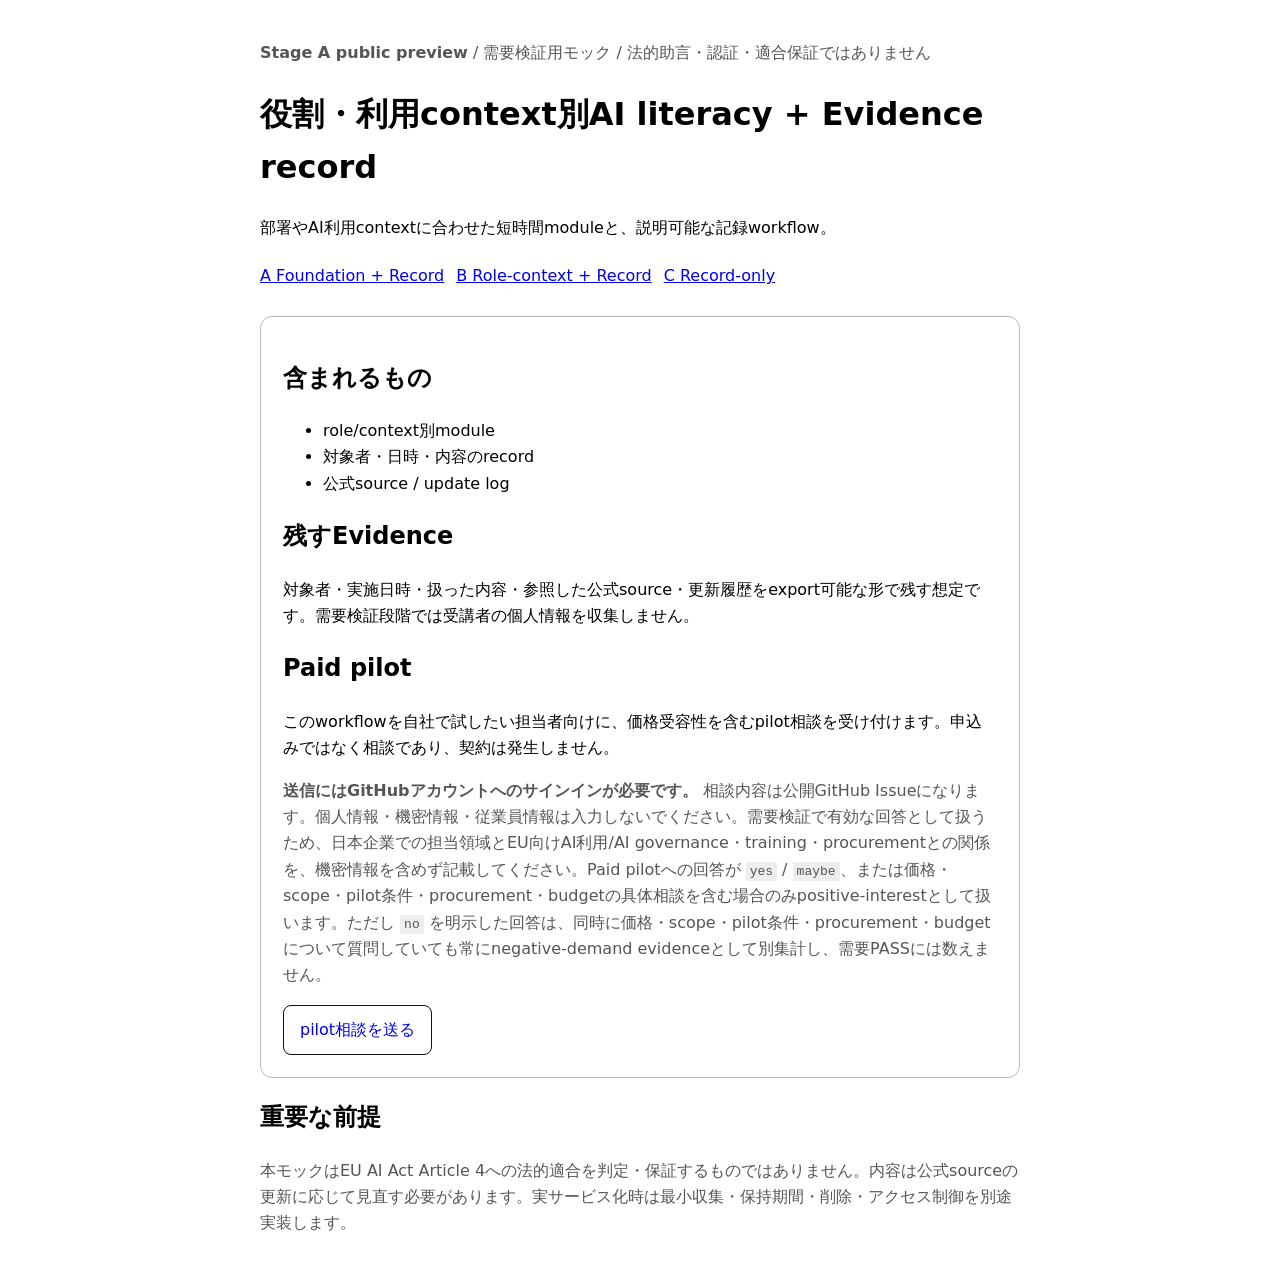
==== public/004/index.html @ 6e56d2b3 "preview(#004): publish buyer QA artifact" ====
<!doctype html><html lang="ja"><head><meta charset="utf-8"><meta name="viewport" content="width=device-width,initial-scale=1"><title>EU AI Act Article 4 Evidence Pack — Stage A preview</title><style>body{font-family:system-ui,sans-serif;max-width:760px;margin:40px auto;padding:0 18px;line-height:1.65}nav{display:flex;gap:12px;flex-wrap:wrap}nav a{padding:6px 0}.card{border:1px solid #bbb;border-radius:12px;padding:22px;margin:20px 0}.muted{color:#555}.cta{display:inline-block;padding:11px 16px;border:1px solid #111;border-radius:8px;text-decoration:none}code{background:#eee;padding:2px 4px}@media(max-width:520px){body{margin:20px auto}.card{padding:16px}nav{display:grid;gap:6px}}</style></head><body><p class="muted"><strong>Stage A public preview</strong> / 需要検証用モック / 法的助言・認証・適合保証ではありません</p><h1 id="title"></h1><p id="lead"></p><nav aria-label="Offer variants"><a href="?v=A">A Foundation + Record</a><a href="?v=B">B Role-context + Record</a><a href="?v=C">C Record-only</a></nav><section class="card"><h2>含まれるもの</h2><ul id="items"></ul><h2>残すEvidence</h2><p>対象者・実施日時・扱った内容・参照した公式source・更新履歴をexport可能な形で残す想定です。需要検証段階では受講者の個人情報を収集しません。</p><h2>Paid pilot</h2><p>このworkflowを自社で試したい担当者向けに、価格受容性を含むpilot相談を受け付けます。申込みではなく相談であり、契約は発生しません。</p><p class="muted"><strong>送信にはGitHubアカウントへのサインインが必要です。</strong> 相談内容は公開GitHub Issueになります。個人情報・機密情報・従業員情報は入力しないでください。需要検証で有効な回答として扱うため、日本企業での担当領域とEU向けAI利用/AI governance・training・procurementとの関係を、機密情報を含めず記載してください。Paid pilotへの回答が <code>yes</code> / <code>maybe</code>、または価格・scope・pilot条件・procurement・budgetの具体相談を含む場合のみpositive-interestとして扱います。ただし <code>no</code> を明示した回答は、同時に価格・scope・pilot条件・procurement・budgetについて質問していても常にnegative-demand evidenceとして別集計し、需要PASSには数えません。</p><a class="cta" id="cta" rel="nofollow">pilot相談を送る</a></section><h2>重要な前提</h2><p class="muted">本モックはEU AI Act Article 4への法的適合を判定・保証するものではありません。内容は公式sourceの更新に応じて見直す必要があります。実サービス化時は最小収集・保持期間・削除・アクセス制御を別途実装します。</p><script>const variants={A:{title:'全社員向けAI literacy + Evidence record',lead:'短時間のfoundation教材と、実施した事実を残す記録workflow。',items:['全社員向けfoundation module','対象者・日時・内容のrecord','公式source / update log']},B:{title:'役割・利用context別AI literacy + Evidence record',lead:'部署やAI利用contextに合わせた短時間moduleと、説明可能な記録workflow。',items:['role/context別module','対象者・日時・内容のrecord','公式source / update log']},C:{title:'既存研修をEvidence Pack化するRecord-only kit',lead:'教材を置き換えず、既存の教育施策を追跡可能なrecordへ整理。',items:['既存研修のrecord template','対象者・日時・内容のrecord','公式source / update log']}};const p=new URLSearchParams(location.search);const v=['A','B','C'].includes(p.get('v'))?p.get('v'):'B';const x=variants[v];document.querySelector('#title').textContent=x.title;document.querySelector('#lead').textContent=x.lead;document.querySelector('#items').innerHTML=x.items.map(i=>`<li>${i}</li>`).join('');const title=encodeURIComponent(`[AVF-004-${v}] EU AI Act Evidence Pack paid-pilot inquiry`);const body=encodeURIComponent(`Variant: ${v}\nJapanese company / organization context (required; no confidential details): \nYour role/function or responsibility (required): \nEU-facing AI use or EU-relevant AI governance/training/procurement context (required): \nWould you consider a paid pilot? yes / maybe / no\nIndicative budget range (optional): \n\nDecision note: yes/maybe, or an explicit request to discuss paid scope/price/pilot terms/procurement/budget, may count as positive-interest only when the target-buyer qualification above is satisfied AND the response does not explicitly answer no. An explicit no always overrides every other positive-interest signal in the same response, is retained separately as negative-demand evidence, and never counts toward demand PASS.\nQualification note: do not include personal, employee, confidential, or sensitive information. This issue is public and GitHub sign-in is required to submit.`);document.querySelector('#cta').href=`https://github.com/Hirokimm/data-act-exit-audit/issues/new?title=${title}&body=${body}`;</script></body></html>
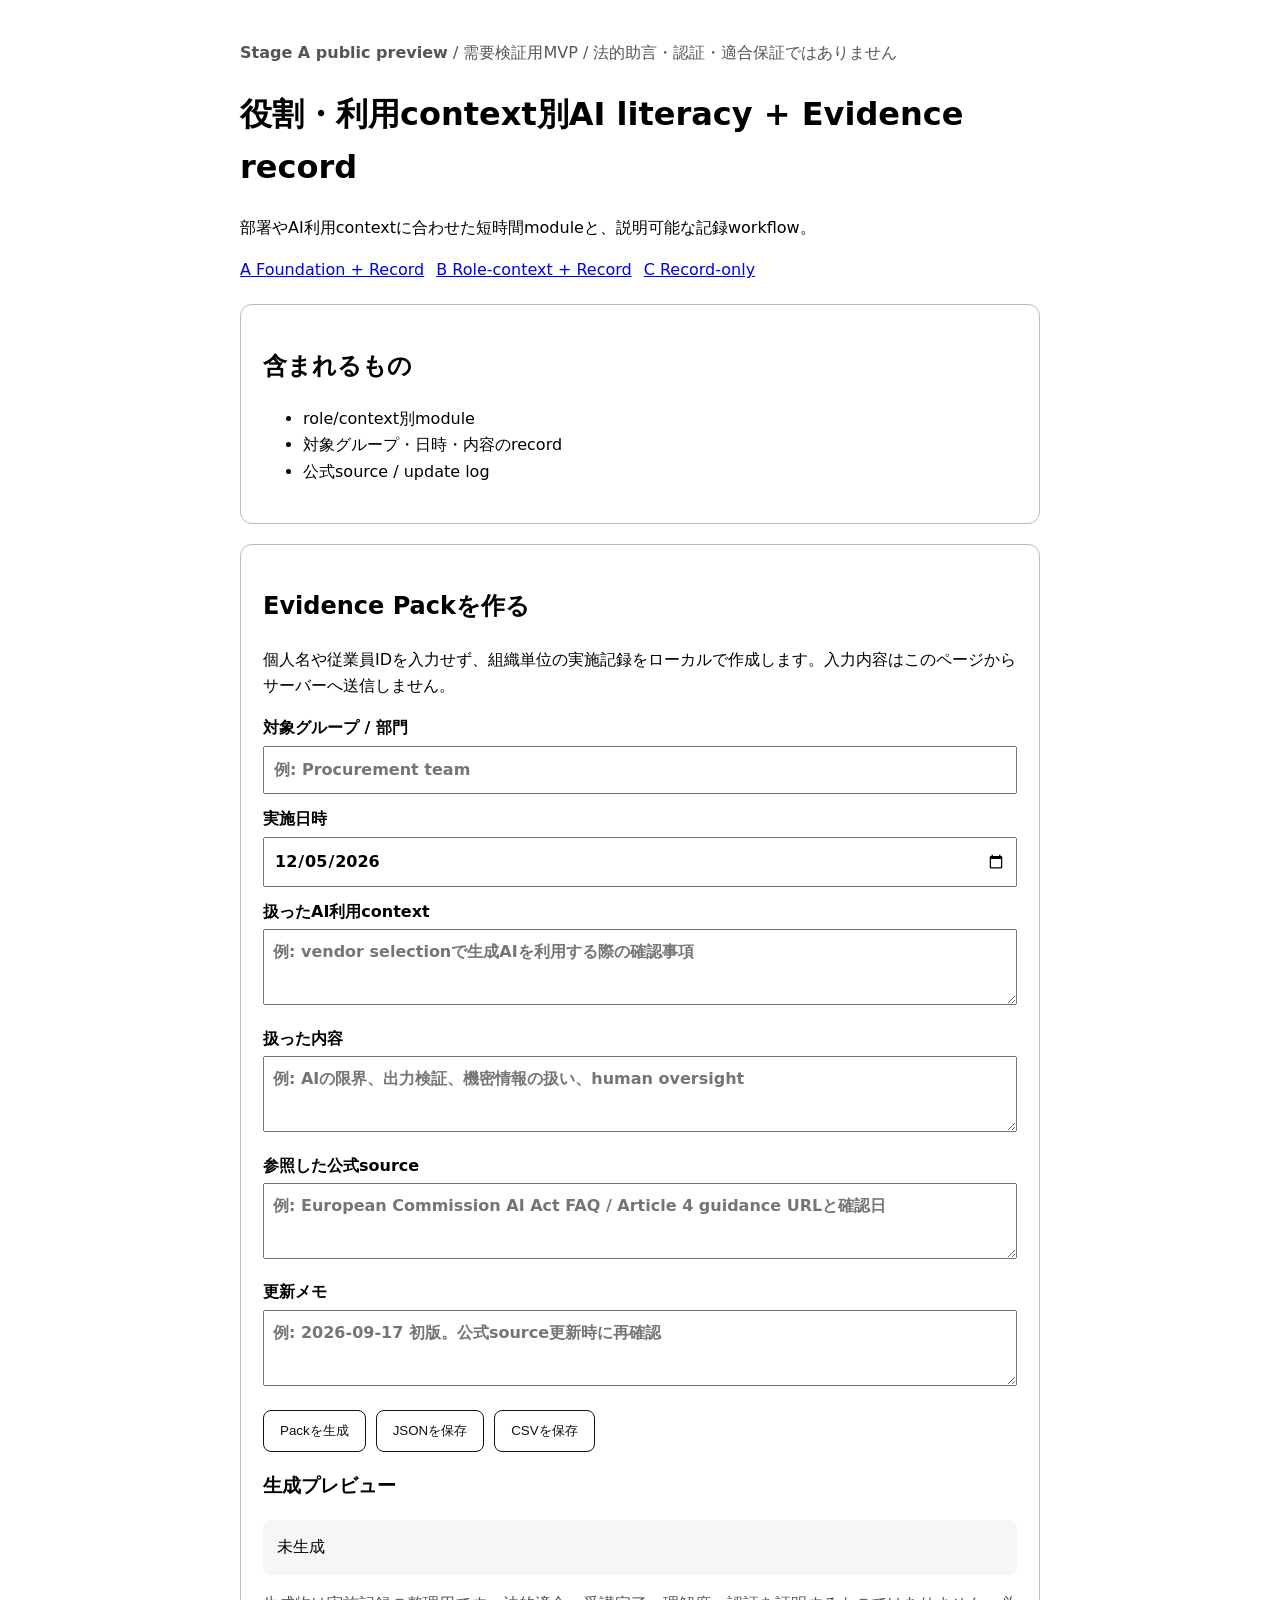
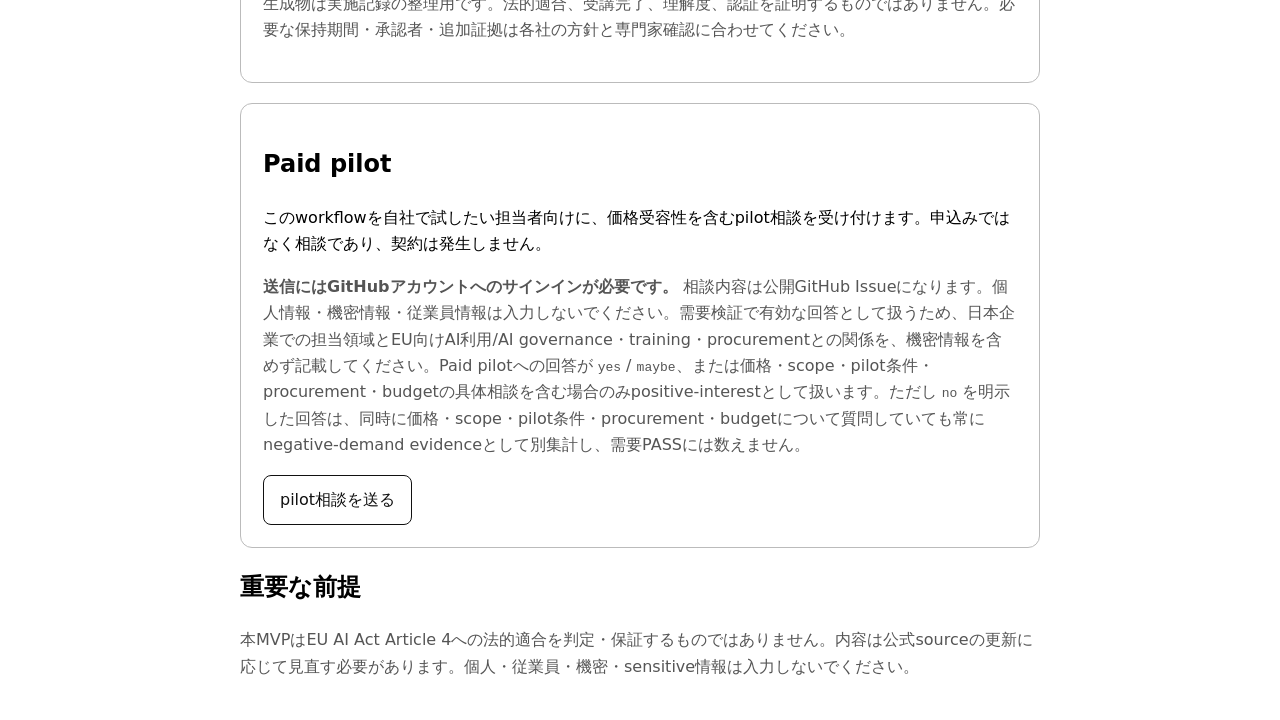
==== commit a8ffb2c6: "feat(004): add usable evidence pack export flow" ====
--- a/public/004/index.html
+++ b/public/004/index.html
@@ -1 +1 @@
-<!doctype html><html lang="ja"><head><meta charset="utf-8"><meta name="viewport" content="width=device-width,initial-scale=1"><title>EU AI Act Article 4 Evidence Pack — Stage A preview</title><style>body{font-family:system-ui,sans-serif;max-width:760px;margin:40px auto;padding:0 18px;line-height:1.65}nav{display:flex;gap:12px;flex-wrap:wrap}nav a{padding:6px 0}.card{border:1px solid #bbb;border-radius:12px;padding:22px;margin:20px 0}.muted{color:#555}.cta{display:inline-block;padding:11px 16px;border:1px solid #111;border-radius:8px;text-decoration:none}code{background:#eee;padding:2px 4px}@media(max-width:520px){body{margin:20px auto}.card{padding:16px}nav{display:grid;gap:6px}}</style></head><body><p class="muted"><strong>Stage A public preview</strong> / 需要検証用モック / 法的助言・認証・適合保証ではありません</p><h1 id="title"></h1><p id="lead"></p><nav aria-label="Offer variants"><a href="?v=A">A Foundation + Record</a><a href="?v=B">B Role-context + Record</a><a href="?v=C">C Record-only</a></nav><section class="card"><h2>含まれるもの</h2><ul id="items"></ul><h2>残すEvidence</h2><p>対象者・実施日時・扱った内容・参照した公式source・更新履歴をexport可能な形で残す想定です。需要検証段階では受講者の個人情報を収集しません。</p><h2>Paid pilot</h2><p>このworkflowを自社で試したい担当者向けに、価格受容性を含むpilot相談を受け付けます。申込みではなく相談であり、契約は発生しません。</p><p class="muted"><strong>送信にはGitHubアカウントへのサインインが必要です。</strong> 相談内容は公開GitHub Issueになります。個人情報・機密情報・従業員情報は入力しないでください。需要検証で有効な回答として扱うため、日本企業での担当領域とEU向けAI利用/AI governance・training・procurementとの関係を、機密情報を含めず記載してください。Paid pilotへの回答が <code>yes</code> / <code>maybe</code>、または価格・scope・pilot条件・procurement・budgetの具体相談を含む場合のみpositive-interestとして扱います。ただし <code>no</code> を明示した回答は、同時に価格・scope・pilot条件・procurement・budgetについて質問していても常にnegative-demand evidenceとして別集計し、需要PASSには数えません。</p><a class="cta" id="cta" rel="nofollow">pilot相談を送る</a></section><h2>重要な前提</h2><p class="muted">本モックはEU AI Act Article 4への法的適合を判定・保証するものではありません。内容は公式sourceの更新に応じて見直す必要があります。実サービス化時は最小収集・保持期間・削除・アクセス制御を別途実装します。</p><script>const variants={A:{title:'全社員向けAI literacy + Evidence record',lead:'短時間のfoundation教材と、実施した事実を残す記録workflow。',items:['全社員向けfoundation module','対象者・日時・内容のrecord','公式source / update log']},B:{title:'役割・利用context別AI literacy + Evidence record',lead:'部署やAI利用contextに合わせた短時間moduleと、説明可能な記録workflow。',items:['role/context別module','対象者・日時・内容のrecord','公式source / update log']},C:{title:'既存研修をEvidence Pack化するRecord-only kit',lead:'教材を置き換えず、既存の教育施策を追跡可能なrecordへ整理。',items:['既存研修のrecord template','対象者・日時・内容のrecord','公式source / update log']}};const p=new URLSearchParams(location.search);const v=['A','B','C'].includes(p.get('v'))?p.get('v'):'B';const x=variants[v];document.querySelector('#title').textContent=x.title;document.querySelector('#lead').textContent=x.lead;document.querySelector('#items').innerHTML=x.items.map(i=>`<li>${i}</li>`).join('');const title=encodeURIComponent(`[AVF-004-${v}] EU AI Act Evidence Pack paid-pilot inquiry`);const body=encodeURIComponent(`Variant: ${v}\nJapanese company / organization context (required; no confidential details): \nYour role/function or responsibility (required): \nEU-facing AI use or EU-relevant AI governance/training/procurement context (required): \nWould you consider a paid pilot? yes / maybe / no\nIndicative budget range (optional): \n\nDecision note: yes/maybe, or an explicit request to discuss paid scope/price/pilot terms/procurement/budget, may count as positive-interest only when the target-buyer qualification above is satisfied AND the response does not explicitly answer no. An explicit no always overrides every other positive-interest signal in the same response, is retained separately as negative-demand evidence, and never counts toward demand PASS.\nQualification note: do not include personal, employee, confidential, or sensitive information. This issue is public and GitHub sign-in is required to submit.`);document.querySelector('#cta').href=`https://github.com/Hirokimm/data-act-exit-audit/issues/new?title=${title}&body=${body}`;</script></body></html>+<!doctype html><html lang="ja"><head><meta charset="utf-8"><meta name="viewport" content="width=device-width,initial-scale=1"><title>EU AI Act Article 4 Evidence Pack — Stage A preview</title><style>body{font-family:system-ui,sans-serif;max-width:800px;margin:40px auto;padding:0 18px;line-height:1.65}nav{display:flex;gap:12px;flex-wrap:wrap}.card{border:1px solid #bbb;border-radius:12px;padding:22px;margin:20px 0}.muted{color:#555}.cta,button{display:inline-block;padding:11px 16px;border:1px solid #111;border-radius:8px;text-decoration:none;background:#fff;color:#111;cursor:pointer}label{display:block;font-weight:600;margin-top:12px}input,textarea{box-sizing:border-box;width:100%;padding:9px;margin-top:4px;font:inherit}textarea{min-height:76px}.actions{display:flex;gap:10px;flex-wrap:wrap;margin-top:16px}.preview{white-space:pre-wrap;background:#f6f6f6;padding:14px;border-radius:8px;overflow:auto}@media(max-width:520px){body{margin:20px auto}.card{padding:16px}nav{display:grid;gap:6px}.actions{display:grid}}</style></head><body><p class="muted"><strong>Stage A public preview</strong> / 需要検証用MVP / 法的助言・認証・適合保証ではありません</p><h1 id="title"></h1><p id="lead"></p><nav aria-label="Offer variants"><a href="?v=A">A Foundation + Record</a><a href="?v=B">B Role-context + Record</a><a href="?v=C">C Record-only</a></nav><section class="card"><h2>含まれるもの</h2><ul id="items"></ul></section><section class="card" id="builder"><h2>Evidence Packを作る</h2><p>個人名や従業員IDを入力せず、組織単位の実施記録をローカルで作成します。入力内容はこのページからサーバーへ送信しません。</p><label>対象グループ / 部門<input id="audience" placeholder="例: Procurement team"></label><label>実施日時<input id="completedAt" type="date"></label><label>扱ったAI利用context<textarea id="context" placeholder="例: vendor selectionで生成AIを利用する際の確認事項"></textarea></label><label>扱った内容<textarea id="topics" placeholder="例: AIの限界、出力検証、機密情報の扱い、human oversight"></textarea></label><label>参照した公式source<textarea id="sources" placeholder="例: European Commission AI Act FAQ / Article 4 guidance URLと確認日"></textarea></label><label>更新メモ<textarea id="updateLog" placeholder="例: 2026-09-17 初版。公式source更新時に再確認"></textarea></label><div class="actions"><button id="generate" type="button">Packを生成</button><button id="downloadJson" type="button" disabled>JSONを保存</button><button id="downloadCsv" type="button" disabled>CSVを保存</button></div><h3>生成プレビュー</h3><div id="packPreview" class="preview" aria-live="polite">未生成</div><p class="muted">生成物は実施記録の整理用です。法的適合、受講完了、理解度、認証を証明するものではありません。必要な保持期間・承認者・追加証拠は各社の方針と専門家確認に合わせてください。</p></section><section class="card"><h2>Paid pilot</h2><p>このworkflowを自社で試したい担当者向けに、価格受容性を含むpilot相談を受け付けます。申込みではなく相談であり、契約は発生しません。</p><p class="muted"><strong>送信にはGitHubアカウントへのサインインが必要です。</strong> 相談内容は公開GitHub Issueになります。個人情報・機密情報・従業員情報は入力しないでください。需要検証で有効な回答として扱うため、日本企業での担当領域とEU向けAI利用/AI governance・training・procurementとの関係を、機密情報を含めず記載してください。Paid pilotへの回答が <code>yes</code> / <code>maybe</code>、または価格・scope・pilot条件・procurement・budgetの具体相談を含む場合のみpositive-interestとして扱います。ただし <code>no</code> を明示した回答は、同時に価格・scope・pilot条件・procurement・budgetについて質問していても常にnegative-demand evidenceとして別集計し、需要PASSには数えません。</p><a class="cta" id="cta" rel="nofollow">pilot相談を送る</a></section><h2>重要な前提</h2><p class="muted">本MVPはEU AI Act Article 4への法的適合を判定・保証するものではありません。内容は公式sourceの更新に応じて見直す必要があります。個人・従業員・機密・sensitive情報は入力しないでください。</p><script>const variants={A:{title:'全社員向けAI literacy + Evidence record',lead:'短時間のfoundation教材と、実施した事実を残す記録workflow。',items:['全社員向けfoundation module','対象グループ・日時・内容のrecord','公式source / update log']},B:{title:'役割・利用context別AI literacy + Evidence record',lead:'部署やAI利用contextに合わせた短時間moduleと、説明可能な記録workflow。',items:['role/context別module','対象グループ・日時・内容のrecord','公式source / update log']},C:{title:'既存研修をEvidence Pack化するRecord-only kit',lead:'教材を置き換えず、既存の教育施策を追跡可能なrecordへ整理。',items:['既存研修のrecord template','対象グループ・日時・内容のrecord','公式source / update log']}};const p=new URLSearchParams(location.search);const v=['A','B','C'].includes(p.get('v'))?p.get('v'):'B';const x=variants[v];document.querySelector('#title').textContent=x.title;document.querySelector('#lead').textContent=x.lead;document.querySelector('#items').innerHTML=x.items.map(i=>`<li>${i}</li>`).join('');const title=encodeURIComponent(`[AVF-004-${v}] EU AI Act Evidence Pack paid-pilot inquiry`);const body=encodeURIComponent(`Variant: ${v}\nJapanese company / organization context (required; no confidential details): \nYour role/function or responsibility (required): \nEU-facing AI use or EU-relevant AI governance/training/procurement context (required): \nWould you consider a paid pilot? yes / maybe / no\nIndicative budget range (optional): \n\nDecision note: yes/maybe, or an explicit request to discuss paid scope/price/pilot terms/procurement/budget, may count as positive-interest only when the target-buyer qualification above is satisfied AND the response does not explicitly answer no. An explicit no always overrides every other positive-interest signal in the same response, is retained separately as negative-demand evidence, and never counts toward demand PASS.\nQualification note: do not include personal, employee, confidential, or sensitive information. This issue is public and GitHub sign-in is required to submit.`);document.querySelector('#cta').href=`https://github.com/Hirokimm/data-act-exit-audit/issues/new?title=${title}&body=${body}`;let currentPack=null;const value=id=>document.getElementById(id).value.trim();document.getElementById('completedAt').value=new Date().toISOString().slice(0,10);function buildPack(){const required=['audience','completedAt','context','topics','sources'];const missing=required.filter(id=>!value(id));if(missing.length){document.getElementById('packPreview').textContent='未入力があります: '+missing.join(', ');return null}return{schema:'avf-004-evidence-pack-v1',variant:v,generatedAt:new Date().toISOString(),record:{audience:value('audience'),completedAt:value('completedAt'),aiUseContext:value('context'),topics:value('topics'),officialSources:value('sources'),updateLog:value('updateLog')||'No update note provided'},limitations:['Not legal advice','Not a certification or compliance guarantee','Does not prove individual attendance or comprehension','Review against current official sources and organizational policy']}}function download(name,type,text){const a=document.createElement('a');a.href=URL.createObjectURL(new Blob([text],{type}));a.download=name;document.body.appendChild(a);a.click();URL.revokeObjectURL(a.href);a.remove()}document.getElementById('generate').onclick=()=>{currentPack=buildPack();if(!currentPack)return;document.getElementById('packPreview').textContent=JSON.stringify(currentPack,null,2);document.getElementById('downloadJson').disabled=false;document.getElementById('downloadCsv').disabled=false};document.getElementById('downloadJson').onclick=()=>{if(currentPack)download(`avf-004-evidence-pack-${v}.json`,'application/json',JSON.stringify(currentPack,null,2)+'\n')};document.getElementById('downloadCsv').onclick=()=>{if(!currentPack)return;const r=currentPack.record;const rows=[['schema','variant','generatedAt','audience','completedAt','aiUseContext','topics','officialSources','updateLog'],[currentPack.schema,v,currentPack.generatedAt,r.audience,r.completedAt,r.aiUseContext,r.topics,r.officialSources,r.updateLog]];const csv=rows.map(row=>row.map(cell=>'"'+String(cell).replaceAll('"','""')+'"').join(',')).join('\r\n')+'\r\n';download(`avf-004-evidence-pack-${v}.csv`,'text/csv;charset=utf-8',csv)};</script></body></html>
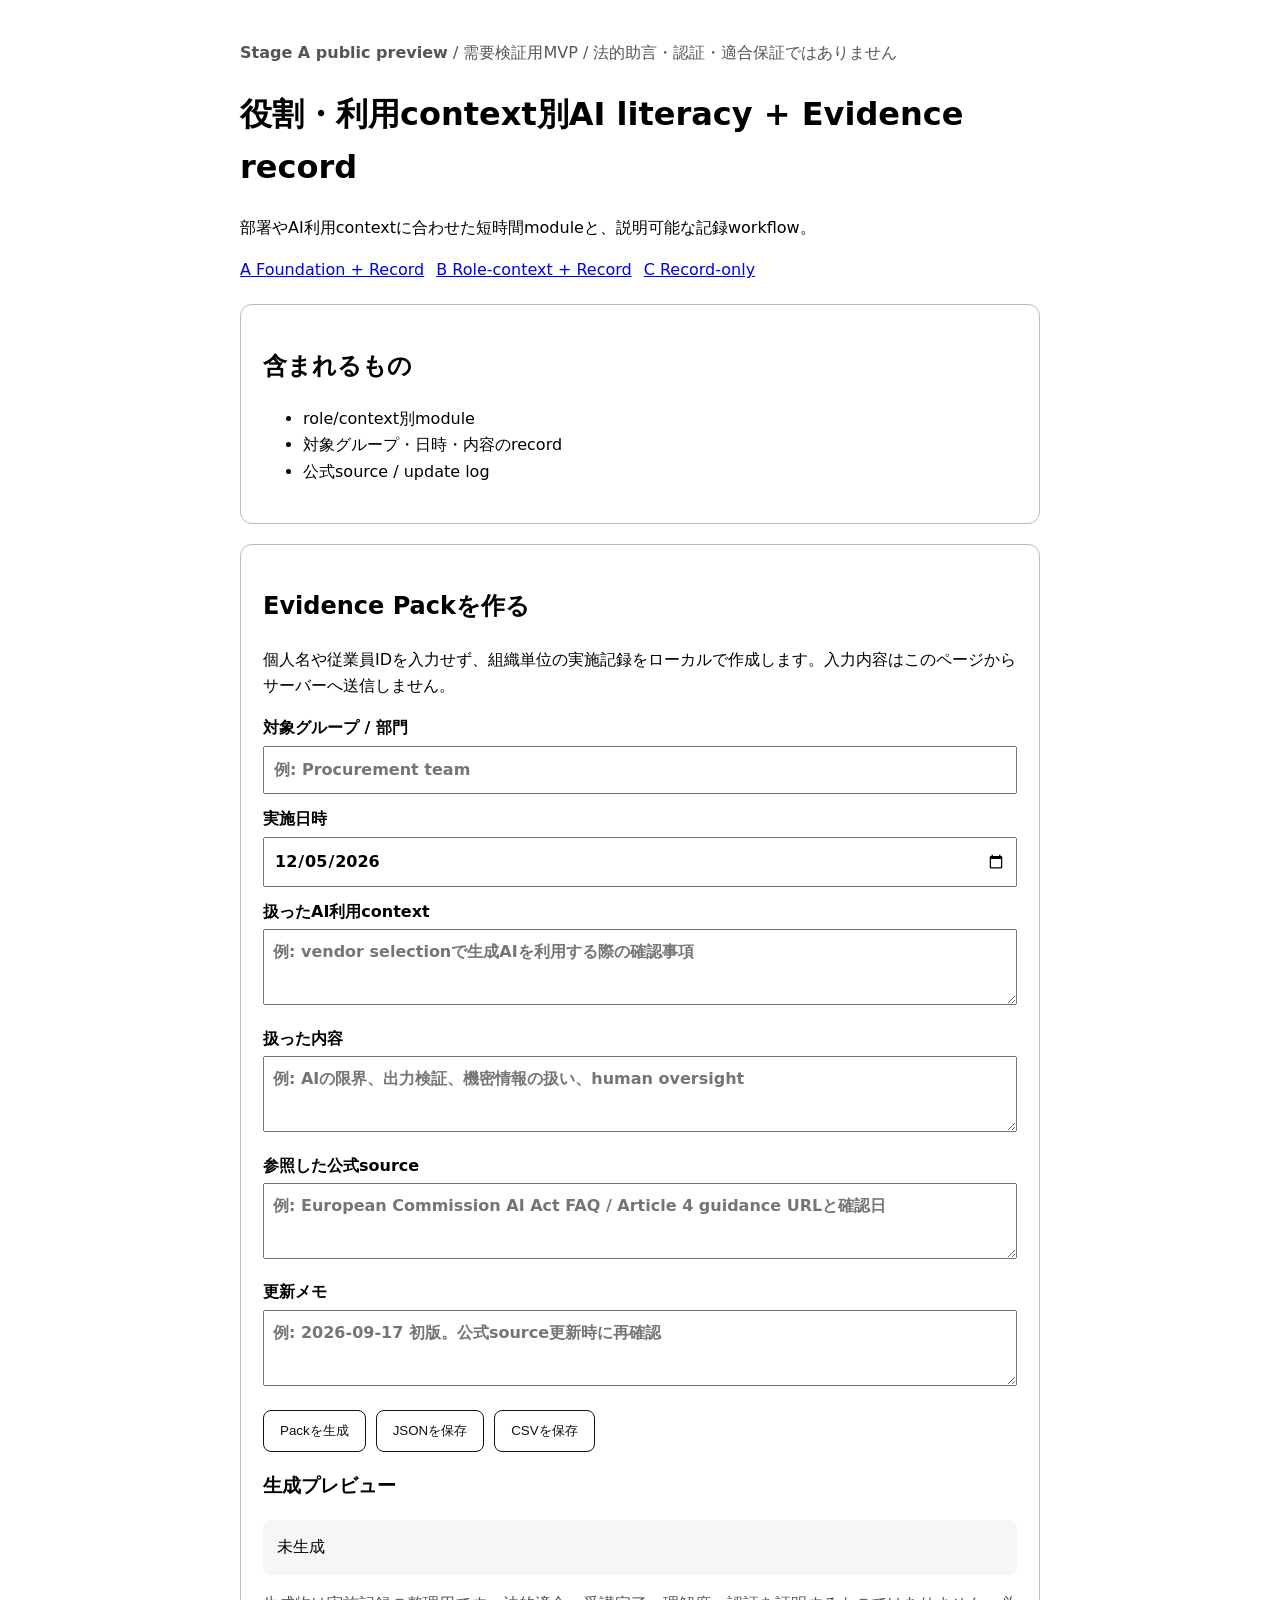
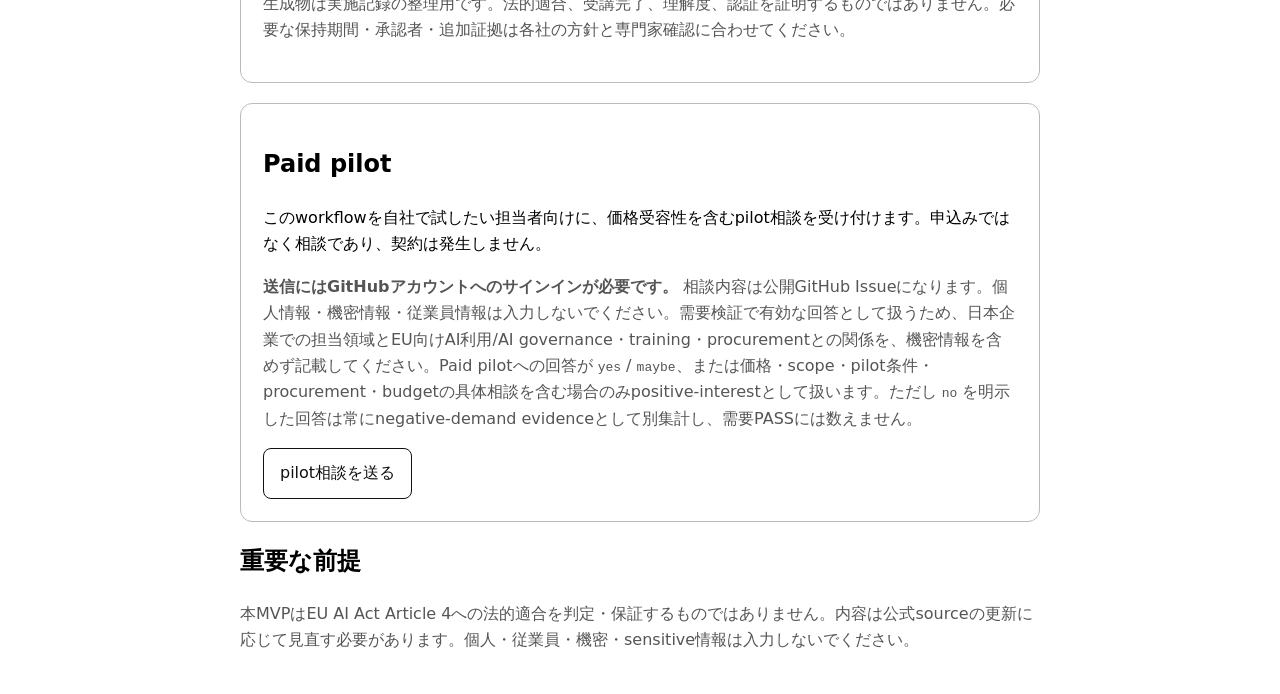
==== commit c8c8b930: "analytics: wire Article 4 privacy-safe events" ====
--- a/public/004/index.html
+++ b/public/004/index.html
@@ -1 +1,61 @@
-<!doctype html><html lang="ja"><head><meta charset="utf-8"><meta name="viewport" content="width=device-width,initial-scale=1"><title>EU AI Act Article 4 Evidence Pack — Stage A preview</title><style>body{font-family:system-ui,sans-serif;max-width:800px;margin:40px auto;padding:0 18px;line-height:1.65}nav{display:flex;gap:12px;flex-wrap:wrap}.card{border:1px solid #bbb;border-radius:12px;padding:22px;margin:20px 0}.muted{color:#555}.cta,button{display:inline-block;padding:11px 16px;border:1px solid #111;border-radius:8px;text-decoration:none;background:#fff;color:#111;cursor:pointer}label{display:block;font-weight:600;margin-top:12px}input,textarea{box-sizing:border-box;width:100%;padding:9px;margin-top:4px;font:inherit}textarea{min-height:76px}.actions{display:flex;gap:10px;flex-wrap:wrap;margin-top:16px}.preview{white-space:pre-wrap;background:#f6f6f6;padding:14px;border-radius:8px;overflow:auto}@media(max-width:520px){body{margin:20px auto}.card{padding:16px}nav{display:grid;gap:6px}.actions{display:grid}}</style></head><body><p class="muted"><strong>Stage A public preview</strong> / 需要検証用MVP / 法的助言・認証・適合保証ではありません</p><h1 id="title"></h1><p id="lead"></p><nav aria-label="Offer variants"><a href="?v=A">A Foundation + Record</a><a href="?v=B">B Role-context + Record</a><a href="?v=C">C Record-only</a></nav><section class="card"><h2>含まれるもの</h2><ul id="items"></ul></section><section class="card" id="builder"><h2>Evidence Packを作る</h2><p>個人名や従業員IDを入力せず、組織単位の実施記録をローカルで作成します。入力内容はこのページからサーバーへ送信しません。</p><label>対象グループ / 部門<input id="audience" placeholder="例: Procurement team"></label><label>実施日時<input id="completedAt" type="date"></label><label>扱ったAI利用context<textarea id="context" placeholder="例: vendor selectionで生成AIを利用する際の確認事項"></textarea></label><label>扱った内容<textarea id="topics" placeholder="例: AIの限界、出力検証、機密情報の扱い、human oversight"></textarea></label><label>参照した公式source<textarea id="sources" placeholder="例: European Commission AI Act FAQ / Article 4 guidance URLと確認日"></textarea></label><label>更新メモ<textarea id="updateLog" placeholder="例: 2026-09-17 初版。公式source更新時に再確認"></textarea></label><div class="actions"><button id="generate" type="button">Packを生成</button><button id="downloadJson" type="button" disabled>JSONを保存</button><button id="downloadCsv" type="button" disabled>CSVを保存</button></div><h3>生成プレビュー</h3><div id="packPreview" class="preview" aria-live="polite">未生成</div><p class="muted">生成物は実施記録の整理用です。法的適合、受講完了、理解度、認証を証明するものではありません。必要な保持期間・承認者・追加証拠は各社の方針と専門家確認に合わせてください。</p></section><section class="card"><h2>Paid pilot</h2><p>このworkflowを自社で試したい担当者向けに、価格受容性を含むpilot相談を受け付けます。申込みではなく相談であり、契約は発生しません。</p><p class="muted"><strong>送信にはGitHubアカウントへのサインインが必要です。</strong> 相談内容は公開GitHub Issueになります。個人情報・機密情報・従業員情報は入力しないでください。需要検証で有効な回答として扱うため、日本企業での担当領域とEU向けAI利用/AI governance・training・procurementとの関係を、機密情報を含めず記載してください。Paid pilotへの回答が <code>yes</code> / <code>maybe</code>、または価格・scope・pilot条件・procurement・budgetの具体相談を含む場合のみpositive-interestとして扱います。ただし <code>no</code> を明示した回答は、同時に価格・scope・pilot条件・procurement・budgetについて質問していても常にnegative-demand evidenceとして別集計し、需要PASSには数えません。</p><a class="cta" id="cta" rel="nofollow">pilot相談を送る</a></section><h2>重要な前提</h2><p class="muted">本MVPはEU AI Act Article 4への法的適合を判定・保証するものではありません。内容は公式sourceの更新に応じて見直す必要があります。個人・従業員・機密・sensitive情報は入力しないでください。</p><script>const variants={A:{title:'全社員向けAI literacy + Evidence record',lead:'短時間のfoundation教材と、実施した事実を残す記録workflow。',items:['全社員向けfoundation module','対象グループ・日時・内容のrecord','公式source / update log']},B:{title:'役割・利用context別AI literacy + Evidence record',lead:'部署やAI利用contextに合わせた短時間moduleと、説明可能な記録workflow。',items:['role/context別module','対象グループ・日時・内容のrecord','公式source / update log']},C:{title:'既存研修をEvidence Pack化するRecord-only kit',lead:'教材を置き換えず、既存の教育施策を追跡可能なrecordへ整理。',items:['既存研修のrecord template','対象グループ・日時・内容のrecord','公式source / update log']}};const p=new URLSearchParams(location.search);const v=['A','B','C'].includes(p.get('v'))?p.get('v'):'B';const x=variants[v];document.querySelector('#title').textContent=x.title;document.querySelector('#lead').textContent=x.lead;document.querySelector('#items').innerHTML=x.items.map(i=>`<li>${i}</li>`).join('');const title=encodeURIComponent(`[AVF-004-${v}] EU AI Act Evidence Pack paid-pilot inquiry`);const body=encodeURIComponent(`Variant: ${v}\nJapanese company / organization context (required; no confidential details): \nYour role/function or responsibility (required): \nEU-facing AI use or EU-relevant AI governance/training/procurement context (required): \nWould you consider a paid pilot? yes / maybe / no\nIndicative budget range (optional): \n\nDecision note: yes/maybe, or an explicit request to discuss paid scope/price/pilot terms/procurement/budget, may count as positive-interest only when the target-buyer qualification above is satisfied AND the response does not explicitly answer no. An explicit no always overrides every other positive-interest signal in the same response, is retained separately as negative-demand evidence, and never counts toward demand PASS.\nQualification note: do not include personal, employee, confidential, or sensitive information. This issue is public and GitHub sign-in is required to submit.`);document.querySelector('#cta').href=`https://github.com/Hirokimm/data-act-exit-audit/issues/new?title=${title}&body=${body}`;let currentPack=null;const value=id=>document.getElementById(id).value.trim();document.getElementById('completedAt').value=new Date().toISOString().slice(0,10);function buildPack(){const required=['audience','completedAt','context','topics','sources'];const missing=required.filter(id=>!value(id));if(missing.length){document.getElementById('packPreview').textContent='未入力があります: '+missing.join(', ');return null}return{schema:'avf-004-evidence-pack-v1',variant:v,generatedAt:new Date().toISOString(),record:{audience:value('audience'),completedAt:value('completedAt'),aiUseContext:value('context'),topics:value('topics'),officialSources:value('sources'),updateLog:value('updateLog')||'No update note provided'},limitations:['Not legal advice','Not a certification or compliance guarantee','Does not prove individual attendance or comprehension','Review against current official sources and organizational policy']}}function download(name,type,text){const a=document.createElement('a');a.href=URL.createObjectURL(new Blob([text],{type}));a.download=name;document.body.appendChild(a);a.click();URL.revokeObjectURL(a.href);a.remove()}document.getElementById('generate').onclick=()=>{currentPack=buildPack();if(!currentPack)return;document.getElementById('packPreview').textContent=JSON.stringify(currentPack,null,2);document.getElementById('downloadJson').disabled=false;document.getElementById('downloadCsv').disabled=false};document.getElementById('downloadJson').onclick=()=>{if(currentPack)download(`avf-004-evidence-pack-${v}.json`,'application/json',JSON.stringify(currentPack,null,2)+'\n')};document.getElementById('downloadCsv').onclick=()=>{if(!currentPack)return;const r=currentPack.record;const rows=[['schema','variant','generatedAt','audience','completedAt','aiUseContext','topics','officialSources','updateLog'],[currentPack.schema,v,currentPack.generatedAt,r.audience,r.completedAt,r.aiUseContext,r.topics,r.officialSources,r.updateLog]];const csv=rows.map(row=>row.map(cell=>'"'+String(cell).replaceAll('"','""')+'"').join(',')).join('\r\n')+'\r\n';download(`avf-004-evidence-pack-${v}.csv`,'text/csv;charset=utf-8',csv)};</script></body></html>+<!doctype html>
+<html lang="ja">
+<head>
+  <meta charset="utf-8">
+  <meta name="viewport" content="width=device-width,initial-scale=1">
+  <title>EU AI Act Article 4 Evidence Pack — Stage A preview</title>
+  <style>
+    body{font-family:system-ui,sans-serif;max-width:800px;margin:40px auto;padding:0 18px;line-height:1.65}
+    nav{display:flex;gap:12px;flex-wrap:wrap}.card{border:1px solid #bbb;border-radius:12px;padding:22px;margin:20px 0}.muted{color:#555}
+    .cta,button{display:inline-block;padding:11px 16px;border:1px solid #111;border-radius:8px;text-decoration:none;background:#fff;color:#111;cursor:pointer}
+    label{display:block;font-weight:600;margin-top:12px}input,textarea{box-sizing:border-box;width:100%;padding:9px;margin-top:4px;font:inherit}textarea{min-height:76px}
+    .actions{display:flex;gap:10px;flex-wrap:wrap;margin-top:16px}.preview{white-space:pre-wrap;background:#f6f6f6;padding:14px;border-radius:8px;overflow:auto}
+    @media(max-width:520px){body{margin:20px auto}.card{padding:16px}nav,.actions{display:grid;gap:6px}}
+  </style>
+</head>
+<body>
+  <p class="muted"><strong>Stage A public preview</strong> / 需要検証用MVP / 法的助言・認証・適合保証ではありません</p>
+  <h1 id="title"></h1><p id="lead"></p>
+  <nav aria-label="Offer variants"><a href="?v=A">A Foundation + Record</a><a href="?v=B">B Role-context + Record</a><a href="?v=C">C Record-only</a></nav>
+  <section class="card"><h2>含まれるもの</h2><ul id="items"></ul></section>
+  <section class="card" id="builder">
+    <h2>Evidence Packを作る</h2>
+    <p>個人名や従業員IDを入力せず、組織単位の実施記録をローカルで作成します。入力内容はこのページからサーバーへ送信しません。</p>
+    <label>対象グループ / 部門<input id="audience" placeholder="例: Procurement team"></label>
+    <label>実施日時<input id="completedAt" type="date"></label>
+    <label>扱ったAI利用context<textarea id="context" placeholder="例: vendor selectionで生成AIを利用する際の確認事項"></textarea></label>
+    <label>扱った内容<textarea id="topics" placeholder="例: AIの限界、出力検証、機密情報の扱い、human oversight"></textarea></label>
+    <label>参照した公式source<textarea id="sources" placeholder="例: European Commission AI Act FAQ / Article 4 guidance URLと確認日"></textarea></label>
+    <label>更新メモ<textarea id="updateLog" placeholder="例: 2026-09-17 初版。公式source更新時に再確認"></textarea></label>
+    <div class="actions"><button id="generate" type="button">Packを生成</button><button id="downloadJson" type="button" disabled>JSONを保存</button><button id="downloadCsv" type="button" disabled>CSVを保存</button></div>
+    <h3>生成プレビュー</h3><div id="packPreview" class="preview" aria-live="polite">未生成</div>
+    <p class="muted">生成物は実施記録の整理用です。法的適合、受講完了、理解度、認証を証明するものではありません。必要な保持期間・承認者・追加証拠は各社の方針と専門家確認に合わせてください。</p>
+  </section>
+  <section class="card">
+    <h2>Paid pilot</h2>
+    <p>このworkflowを自社で試したい担当者向けに、価格受容性を含むpilot相談を受け付けます。申込みではなく相談であり、契約は発生しません。</p>
+    <p class="muted"><strong>送信にはGitHubアカウントへのサインインが必要です。</strong> 相談内容は公開GitHub Issueになります。個人情報・機密情報・従業員情報は入力しないでください。需要検証で有効な回答として扱うため、日本企業での担当領域とEU向けAI利用/AI governance・training・procurementとの関係を、機密情報を含めず記載してください。Paid pilotへの回答が <code>yes</code> / <code>maybe</code>、または価格・scope・pilot条件・procurement・budgetの具体相談を含む場合のみpositive-interestとして扱います。ただし <code>no</code> を明示した回答は常にnegative-demand evidenceとして別集計し、需要PASSには数えません。</p>
+    <a class="cta" id="cta" rel="nofollow">pilot相談を送る</a>
+  </section>
+  <h2>重要な前提</h2><p class="muted">本MVPはEU AI Act Article 4への法的適合を判定・保証するものではありません。内容は公式sourceの更新に応じて見直す必要があります。個人・従業員・機密・sensitive情報は入力しないでください。</p>
+  <script>
+    const variants={
+      A:{title:'全社員向けAI literacy + Evidence record',lead:'短時間のfoundation教材と、実施した事実を残す記録workflow。',items:['全社員向けfoundation module','対象グループ・日時・内容のrecord','公式source / update log']},
+      B:{title:'役割・利用context別AI literacy + Evidence record',lead:'部署やAI利用contextに合わせた短時間moduleと、説明可能な記録workflow。',items:['role/context別module','対象グループ・日時・内容のrecord','公式source / update log']},
+      C:{title:'既存研修をEvidence Pack化するRecord-only kit',lead:'教材を置き換えず、既存の教育施策を追跡可能なrecordへ整理。',items:['既存研修のrecord template','対象グループ・日時・内容のrecord','公式source / update log']}
+    };
+    const p=new URLSearchParams(location.search);const v=['A','B','C'].includes(p.get('v'))?p.get('v'):'B';const x=variants[v];
+    document.querySelector('#title').textContent=x.title;document.querySelector('#lead').textContent=x.lead;document.querySelector('#items').innerHTML=x.items.map(i=>`<li>${i}</li>`).join('');
+    const title=encodeURIComponent(`[AVF-004-${v}] EU AI Act Evidence Pack paid-pilot inquiry`);
+    const body=encodeURIComponent(`Variant: ${v}\nJapanese company / organization context (required; no confidential details): \nYour role/function or responsibility (required): \nEU-facing AI use or EU-relevant AI governance/training/procurement context (required): \nWould you consider a paid pilot? yes / maybe / no\nIndicative budget range (optional): \n\nDecision note: yes/maybe, or an explicit request to discuss paid scope/price/pilot terms/procurement/budget, may count as positive-interest only when the target-buyer qualification above is satisfied AND the response does not explicitly answer no. An explicit no always overrides every other positive-interest signal in the same response, is retained separately as negative-demand evidence, and never counts toward demand PASS.\nQualification note: do not include personal, employee, confidential, or sensitive information. This issue is public and GitHub sign-in is required to submit.`);
+    document.querySelector('#cta').href=`https://github.com/Hirokimm/data-act-exit-audit/issues/new?title=${title}&body=${body}`;
+    let currentPack=null;const value=id=>document.getElementById(id).value.trim();document.getElementById('completedAt').value=new Date().toISOString().slice(0,10);
+    function buildPack(){const required=['audience','completedAt','context','topics','sources'];const missing=required.filter(id=>!value(id));if(missing.length){document.getElementById('packPreview').textContent='未入力があります: '+missing.join(', ');return null}return{schema:'avf-004-evidence-pack-v1',variant:v,generatedAt:new Date().toISOString(),record:{audience:value('audience'),completedAt:value('completedAt'),aiUseContext:value('context'),topics:value('topics'),officialSources:value('sources'),updateLog:value('updateLog')||'No update note provided'},limitations:['Not legal advice','Not a certification or compliance guarantee','Does not prove individual attendance or comprehension','Review against current official sources and organizational policy']}}
+    function download(name,type,text){const a=document.createElement('a');a.href=URL.createObjectURL(new Blob([text],{type}));a.download=name;document.body.appendChild(a);a.click();URL.revokeObjectURL(a.href);a.remove()}
+    document.getElementById('generate').onclick=()=>{currentPack=buildPack();if(!currentPack)return;document.getElementById('packPreview').textContent=JSON.stringify(currentPack,null,2);document.getElementById('downloadJson').disabled=false;document.getElementById('downloadCsv').disabled=false};
+    document.getElementById('downloadJson').onclick=()=>{if(currentPack)download(`avf-004-evidence-pack-${v}.json`,'application/json',JSON.stringify(currentPack,null,2)+'\n')};
+    document.getElementById('downloadCsv').onclick=()=>{if(!currentPack)return;const r=currentPack.record;const rows=[['schema','variant','generatedAt','audience','completedAt','aiUseContext','topics','officialSources','updateLog'],[currentPack.schema,v,currentPack.generatedAt,r.audience,r.completedAt,r.aiUseContext,r.topics,r.officialSources,r.updateLog]];const csv=rows.map(row=>row.map(cell=>'"'+String(cell).replaceAll('"','""')+'"').join(',')).join('\r\n')+'\r\n';download(`avf-004-evidence-pack-${v}.csv`,'text/csv;charset=utf-8',csv)};
+  </script>
+  <script src="./kpi-004.js"></script>
+</body>
+</html>
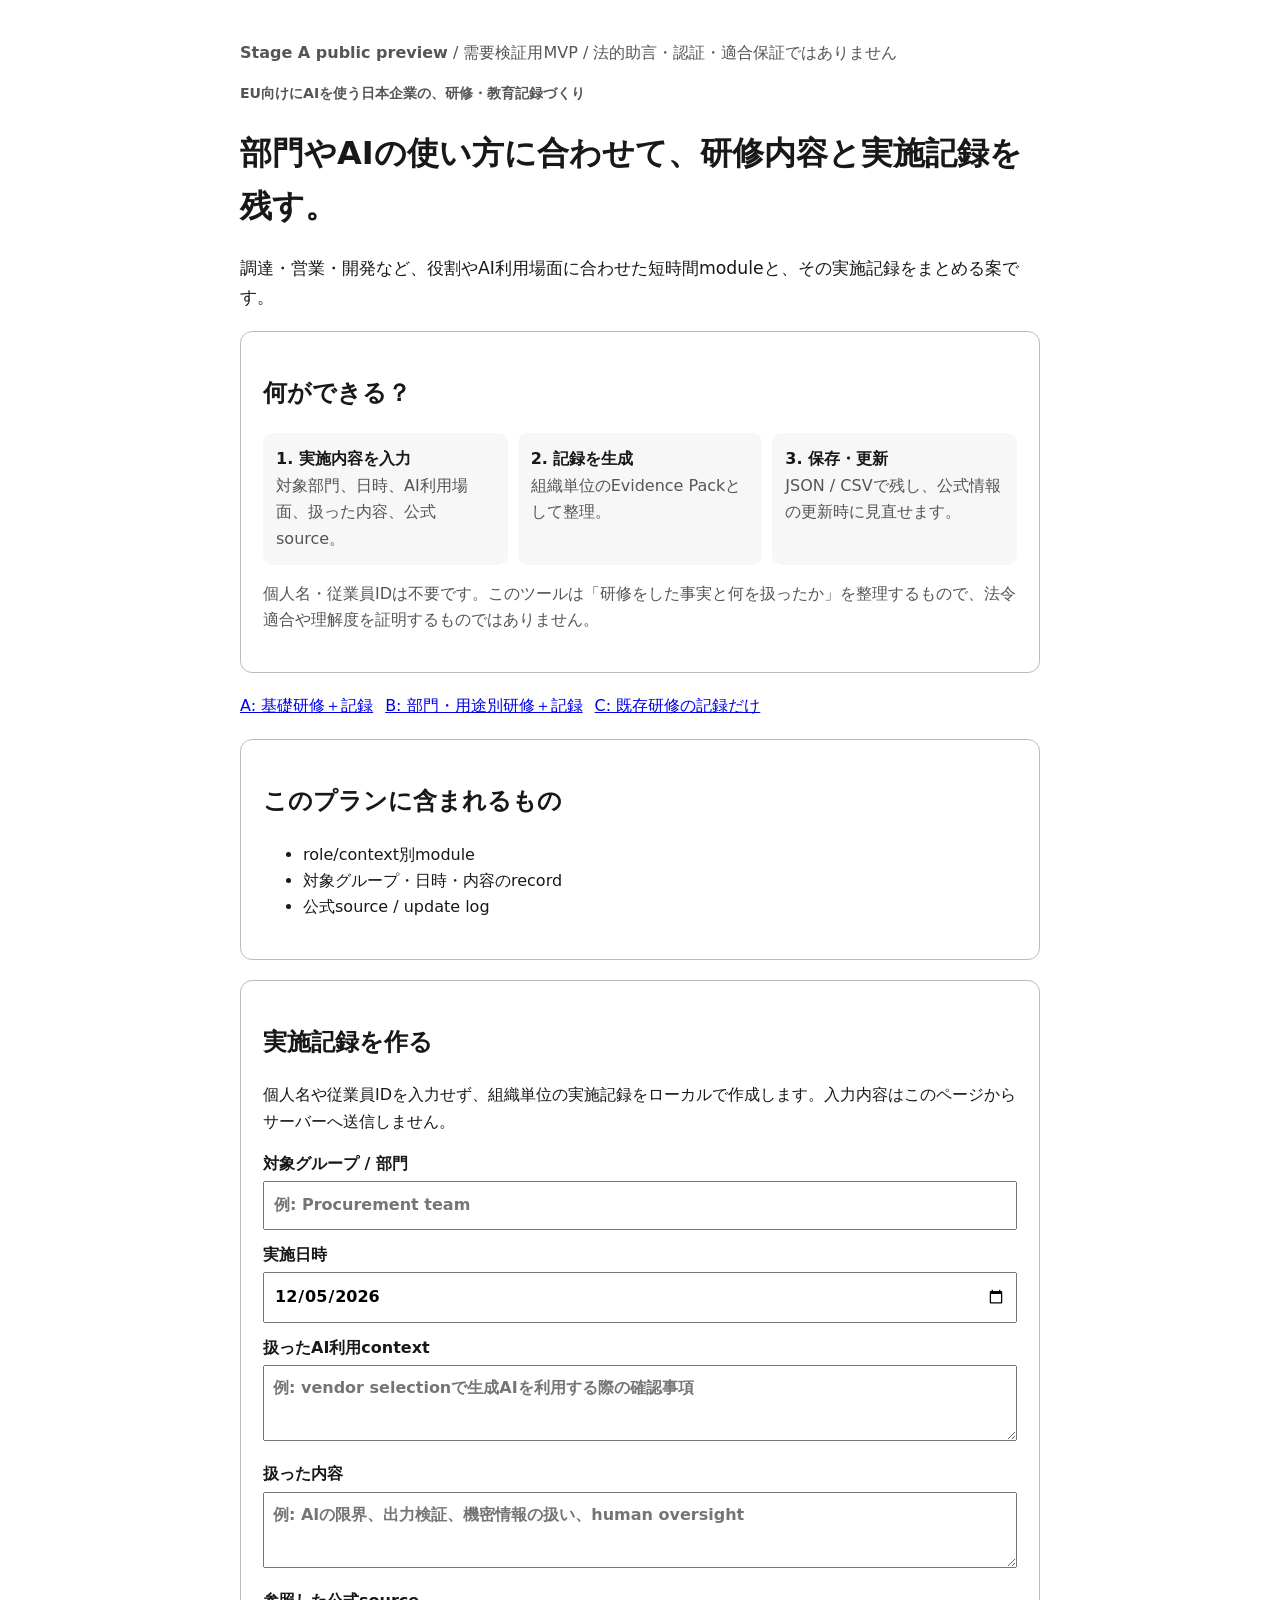
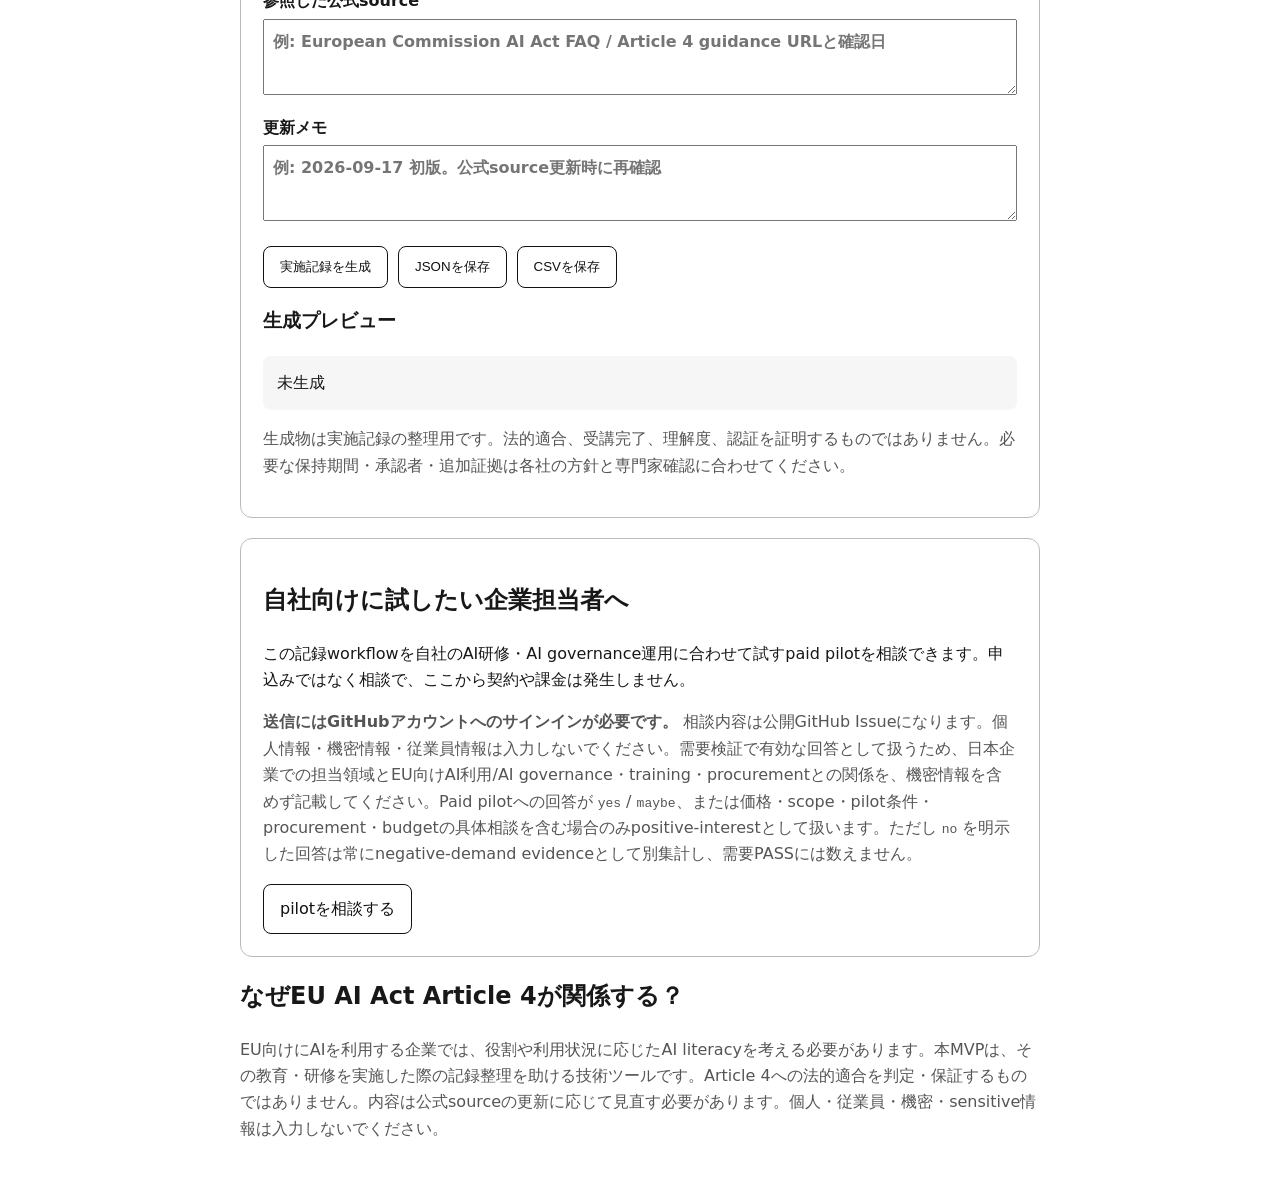
==== commit 7079383d: "Make #004 buyer value clear on first view" ====
--- a/public/004/index.html
+++ b/public/004/index.html
@@ -3,23 +3,20 @@
 <head>
   <meta charset="utf-8">
   <meta name="viewport" content="width=device-width,initial-scale=1">
-  <title>EU AI Act Article 4 Evidence Pack — Stage A preview</title>
+  <title>AI研修の実施記録を、あとから説明できる形に｜#004 Stage A preview</title>
   <style>
-    body{font-family:system-ui,sans-serif;max-width:800px;margin:40px auto;padding:0 18px;line-height:1.65}
-    nav{display:flex;gap:12px;flex-wrap:wrap}.card{border:1px solid #bbb;border-radius:12px;padding:22px;margin:20px 0}.muted{color:#555}
-    .cta,button{display:inline-block;padding:11px 16px;border:1px solid #111;border-radius:8px;text-decoration:none;background:#fff;color:#111;cursor:pointer}
-    label{display:block;font-weight:600;margin-top:12px}input,textarea{box-sizing:border-box;width:100%;padding:9px;margin-top:4px;font:inherit}textarea{min-height:76px}
-    .actions{display:flex;gap:10px;flex-wrap:wrap;margin-top:16px}.preview{white-space:pre-wrap;background:#f6f6f6;padding:14px;border-radius:8px;overflow:auto}
-    @media(max-width:520px){body{margin:20px auto}.card{padding:16px}nav,.actions{display:grid;gap:6px}}
+    body{font-family:system-ui,sans-serif;max-width:800px;margin:40px auto;padding:0 18px;line-height:1.65;color:#181818}nav{display:flex;gap:12px;flex-wrap:wrap}.card{border:1px solid #bbb;border-radius:12px;padding:22px;margin:20px 0}.muted{color:#555}.hero-note{font-size:1.08rem}.cta,button{display:inline-block;padding:11px 16px;border:1px solid #111;border-radius:8px;text-decoration:none;background:#fff;color:#111;cursor:pointer}label{display:block;font-weight:600;margin-top:12px}input,textarea{box-sizing:border-box;width:100%;padding:9px;margin-top:4px;font:inherit}textarea{min-height:76px}.actions{display:flex;gap:10px;flex-wrap:wrap;margin-top:16px}.preview{white-space:pre-wrap;background:#f6f6f6;padding:14px;border-radius:8px;overflow:auto}.steps{display:grid;grid-template-columns:repeat(3,1fr);gap:10px}.steps div{background:#f7f7f7;border-radius:10px;padding:13px}.eyebrow{font-weight:700;color:#555;font-size:.88rem}@media(max-width:520px){body{margin:20px auto}.card{padding:16px}nav,.actions,.steps{display:grid;grid-template-columns:1fr;gap:8px}}
   </style>
 </head>
 <body>
   <p class="muted"><strong>Stage A public preview</strong> / 需要検証用MVP / 法的助言・認証・適合保証ではありません</p>
-  <h1 id="title"></h1><p id="lead"></p>
-  <nav aria-label="Offer variants"><a href="?v=A">A Foundation + Record</a><a href="?v=B">B Role-context + Record</a><a href="?v=C">C Record-only</a></nav>
-  <section class="card"><h2>含まれるもの</h2><ul id="items"></ul></section>
+  <p class="eyebrow">EU向けにAIを使う日本企業の、研修・教育記録づくり</p>
+  <h1 id="title"></h1><p id="lead" class="hero-note"></p>
+  <section class="card"><h2>何ができる？</h2><div class="steps"><div><strong>1. 実施内容を入力</strong><br><span class="muted">対象部門、日時、AI利用場面、扱った内容、公式source。</span></div><div><strong>2. 記録を生成</strong><br><span class="muted">組織単位のEvidence Packとして整理。</span></div><div><strong>3. 保存・更新</strong><br><span class="muted">JSON / CSVで残し、公式情報の更新時に見直せます。</span></div></div><p class="muted">個人名・従業員IDは不要です。このツールは「研修をした事実と何を扱ったか」を整理するもので、法令適合や理解度を証明するものではありません。</p></section>
+  <nav aria-label="Offer variants"><a href="?v=A">A: 基礎研修＋記録</a><a href="?v=B">B: 部門・用途別研修＋記録</a><a href="?v=C">C: 既存研修の記録だけ</a></nav>
+  <section class="card"><h2>このプランに含まれるもの</h2><ul id="items"></ul></section>
   <section class="card" id="builder">
-    <h2>Evidence Packを作る</h2>
+    <h2>実施記録を作る</h2>
     <p>個人名や従業員IDを入力せず、組織単位の実施記録をローカルで作成します。入力内容はこのページからサーバーへ送信しません。</p>
     <label>対象グループ / 部門<input id="audience" placeholder="例: Procurement team"></label>
     <label>実施日時<input id="completedAt" type="date"></label>
@@ -27,22 +24,22 @@
     <label>扱った内容<textarea id="topics" placeholder="例: AIの限界、出力検証、機密情報の扱い、human oversight"></textarea></label>
     <label>参照した公式source<textarea id="sources" placeholder="例: European Commission AI Act FAQ / Article 4 guidance URLと確認日"></textarea></label>
     <label>更新メモ<textarea id="updateLog" placeholder="例: 2026-09-17 初版。公式source更新時に再確認"></textarea></label>
-    <div class="actions"><button id="generate" type="button">Packを生成</button><button id="downloadJson" type="button" disabled>JSONを保存</button><button id="downloadCsv" type="button" disabled>CSVを保存</button></div>
+    <div class="actions"><button id="generate" type="button">実施記録を生成</button><button id="downloadJson" type="button" disabled>JSONを保存</button><button id="downloadCsv" type="button" disabled>CSVを保存</button></div>
     <h3>生成プレビュー</h3><div id="packPreview" class="preview" aria-live="polite">未生成</div>
     <p class="muted">生成物は実施記録の整理用です。法的適合、受講完了、理解度、認証を証明するものではありません。必要な保持期間・承認者・追加証拠は各社の方針と専門家確認に合わせてください。</p>
   </section>
   <section class="card">
-    <h2>Paid pilot</h2>
-    <p>このworkflowを自社で試したい担当者向けに、価格受容性を含むpilot相談を受け付けます。申込みではなく相談であり、契約は発生しません。</p>
+    <h2>自社向けに試したい企業担当者へ</h2>
+    <p>この記録workflowを自社のAI研修・AI governance運用に合わせて試すpaid pilotを相談できます。申込みではなく相談で、ここから契約や課金は発生しません。</p>
     <p class="muted"><strong>送信にはGitHubアカウントへのサインインが必要です。</strong> 相談内容は公開GitHub Issueになります。個人情報・機密情報・従業員情報は入力しないでください。需要検証で有効な回答として扱うため、日本企業での担当領域とEU向けAI利用/AI governance・training・procurementとの関係を、機密情報を含めず記載してください。Paid pilotへの回答が <code>yes</code> / <code>maybe</code>、または価格・scope・pilot条件・procurement・budgetの具体相談を含む場合のみpositive-interestとして扱います。ただし <code>no</code> を明示した回答は常にnegative-demand evidenceとして別集計し、需要PASSには数えません。</p>
-    <a class="cta" id="cta" rel="nofollow">pilot相談を送る</a>
+    <a class="cta" id="cta" rel="nofollow">pilotを相談する</a>
   </section>
-  <h2>重要な前提</h2><p class="muted">本MVPはEU AI Act Article 4への法的適合を判定・保証するものではありません。内容は公式sourceの更新に応じて見直す必要があります。個人・従業員・機密・sensitive情報は入力しないでください。</p>
+  <h2>なぜEU AI Act Article 4が関係する？</h2><p class="muted">EU向けにAIを利用する企業では、役割や利用状況に応じたAI literacyを考える必要があります。本MVPは、その教育・研修を実施した際の記録整理を助ける技術ツールです。Article 4への法的適合を判定・保証するものではありません。内容は公式sourceの更新に応じて見直す必要があります。個人・従業員・機密・sensitive情報は入力しないでください。</p>
   <script>
     const variants={
-      A:{title:'全社員向けAI literacy + Evidence record',lead:'短時間のfoundation教材と、実施した事実を残す記録workflow。',items:['全社員向けfoundation module','対象グループ・日時・内容のrecord','公式source / update log']},
-      B:{title:'役割・利用context別AI literacy + Evidence record',lead:'部署やAI利用contextに合わせた短時間moduleと、説明可能な記録workflow。',items:['role/context別module','対象グループ・日時・内容のrecord','公式source / update log']},
-      C:{title:'既存研修をEvidence Pack化するRecord-only kit',lead:'教材を置き換えず、既存の教育施策を追跡可能なrecordへ整理。',items:['既存研修のrecord template','対象グループ・日時・内容のrecord','公式source / update log']}
+      A:{title:'AI研修を実施した記録を、あとから説明できる形に。',lead:'全社員向けの短い基礎研修と「誰に・いつ・何を扱ったか」の組織記録をセットで残す案です。',items:['全社員向けfoundation module','対象グループ・日時・内容のrecord','公式source / update log']},
+      B:{title:'部門やAIの使い方に合わせて、研修内容と実施記録を残す。',lead:'調達・営業・開発など、役割やAI利用場面に合わせた短時間moduleと、その実施記録をまとめる案です。',items:['role/context別module','対象グループ・日時・内容のrecord','公式source / update log']},
+      C:{title:'今あるAI研修を変えずに、実施記録だけ整える。',lead:'教材はそのまま使い、既存の教育施策を追跡可能な組織記録へ整理する案です。',items:['既存研修のrecord template','対象グループ・日時・内容のrecord','公式source / update log']}
     };
     const p=new URLSearchParams(location.search);const v=['A','B','C'].includes(p.get('v'))?p.get('v'):'B';const x=variants[v];
     document.querySelector('#title').textContent=x.title;document.querySelector('#lead').textContent=x.lead;document.querySelector('#items').innerHTML=x.items.map(i=>`<li>${i}</li>`).join('');
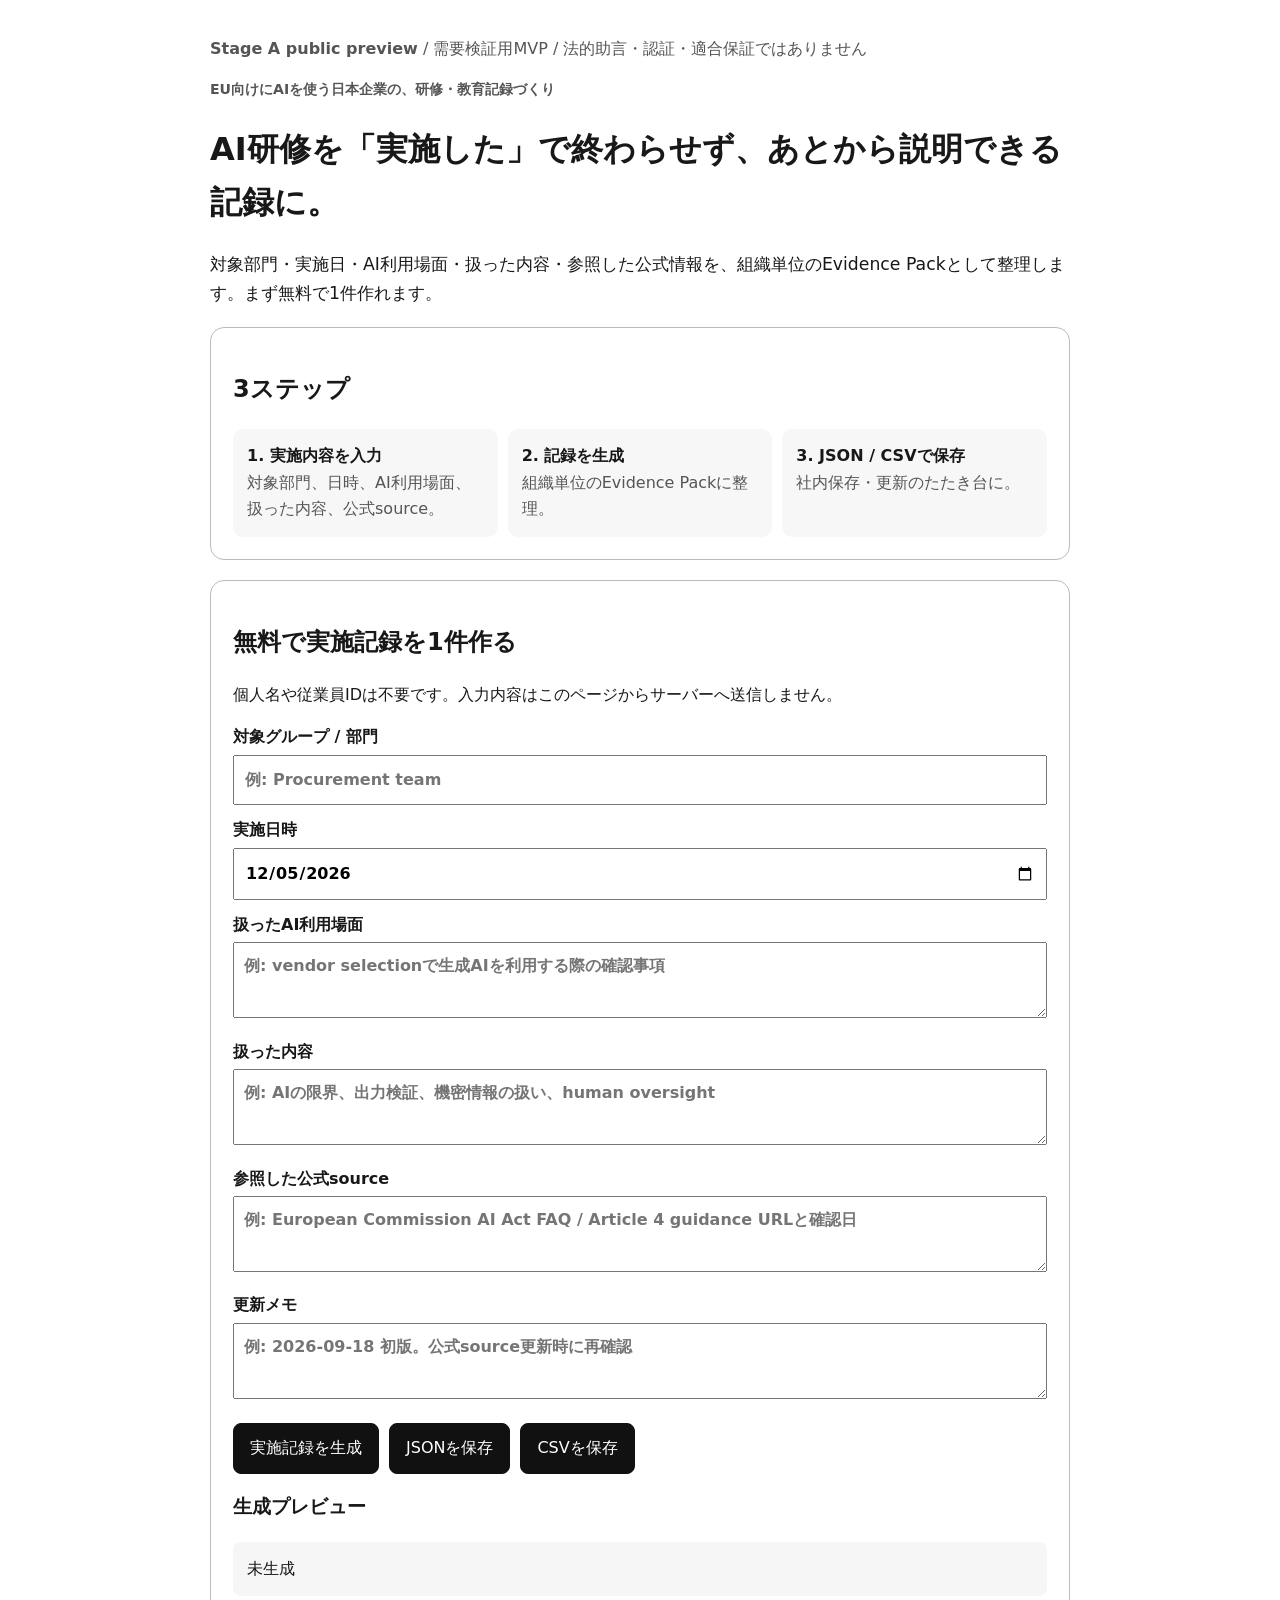
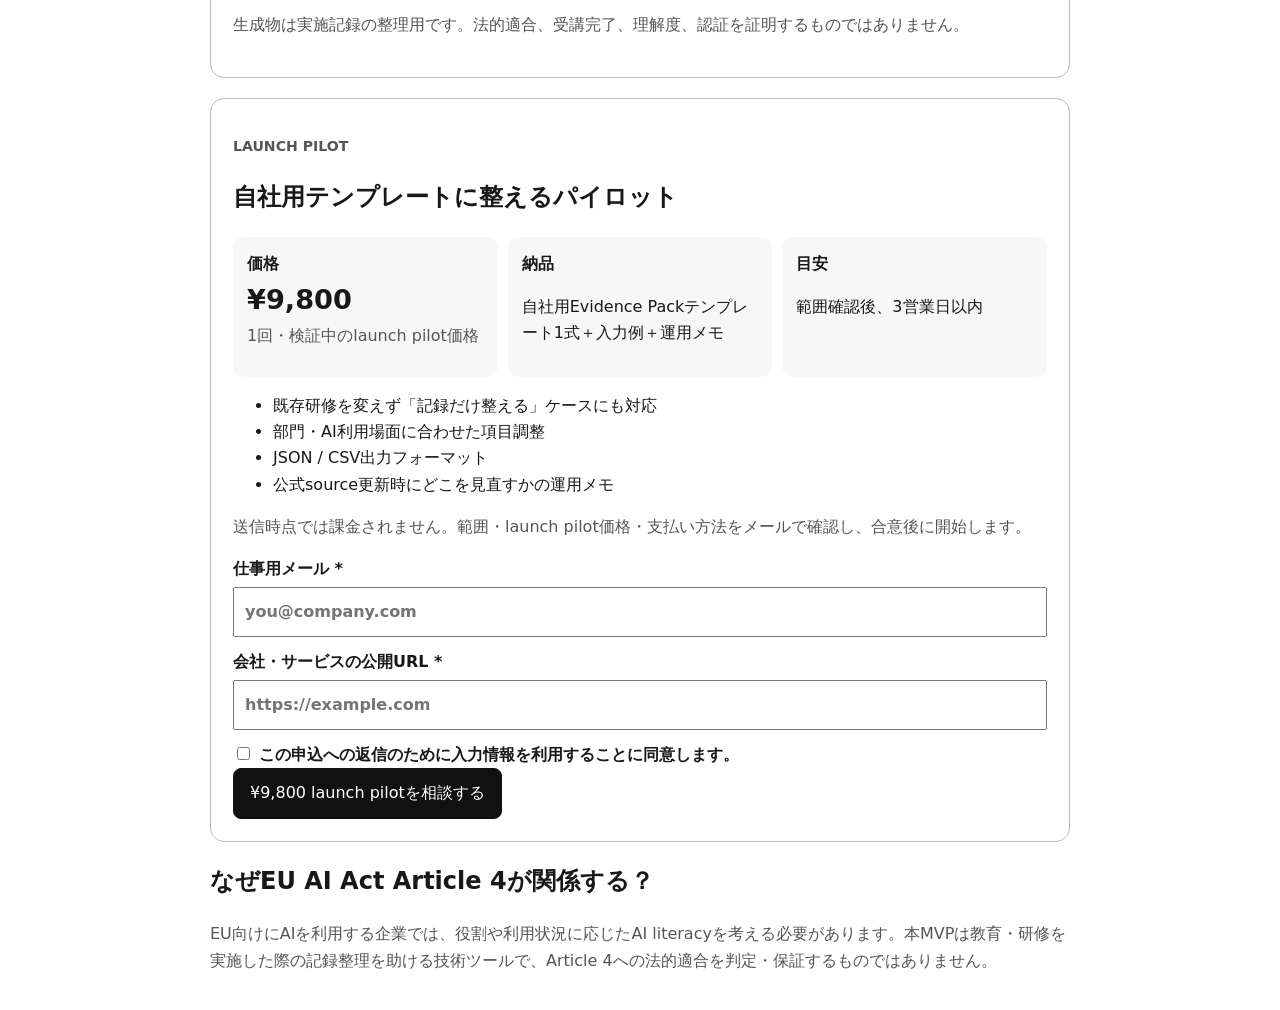
==== commit f95f51f4: "Replace public GitHub pilot with buyer-ready private launch pilot" ====
--- a/public/004/index.html
+++ b/public/004/index.html
@@ -1,58 +1 @@
-<!doctype html>
-<html lang="ja">
-<head>
-  <meta charset="utf-8">
-  <meta name="viewport" content="width=device-width,initial-scale=1">
-  <title>AI研修の実施記録を、あとから説明できる形に｜#004 Stage A preview</title>
-  <style>
-    body{font-family:system-ui,sans-serif;max-width:800px;margin:40px auto;padding:0 18px;line-height:1.65;color:#181818}nav{display:flex;gap:12px;flex-wrap:wrap}.card{border:1px solid #bbb;border-radius:12px;padding:22px;margin:20px 0}.muted{color:#555}.hero-note{font-size:1.08rem}.cta,button{display:inline-block;padding:11px 16px;border:1px solid #111;border-radius:8px;text-decoration:none;background:#fff;color:#111;cursor:pointer}label{display:block;font-weight:600;margin-top:12px}input,textarea{box-sizing:border-box;width:100%;padding:9px;margin-top:4px;font:inherit}textarea{min-height:76px}.actions{display:flex;gap:10px;flex-wrap:wrap;margin-top:16px}.preview{white-space:pre-wrap;background:#f6f6f6;padding:14px;border-radius:8px;overflow:auto}.steps{display:grid;grid-template-columns:repeat(3,1fr);gap:10px}.steps div{background:#f7f7f7;border-radius:10px;padding:13px}.eyebrow{font-weight:700;color:#555;font-size:.88rem}@media(max-width:520px){body{margin:20px auto}.card{padding:16px}nav,.actions,.steps{display:grid;grid-template-columns:1fr;gap:8px}}
-  </style>
-</head>
-<body>
-  <p class="muted"><strong>Stage A public preview</strong> / 需要検証用MVP / 法的助言・認証・適合保証ではありません</p>
-  <p class="eyebrow">EU向けにAIを使う日本企業の、研修・教育記録づくり</p>
-  <h1 id="title"></h1><p id="lead" class="hero-note"></p>
-  <section class="card"><h2>何ができる？</h2><div class="steps"><div><strong>1. 実施内容を入力</strong><br><span class="muted">対象部門、日時、AI利用場面、扱った内容、公式source。</span></div><div><strong>2. 記録を生成</strong><br><span class="muted">組織単位のEvidence Packとして整理。</span></div><div><strong>3. 保存・更新</strong><br><span class="muted">JSON / CSVで残し、公式情報の更新時に見直せます。</span></div></div><p class="muted">個人名・従業員IDは不要です。このツールは「研修をした事実と何を扱ったか」を整理するもので、法令適合や理解度を証明するものではありません。</p></section>
-  <nav aria-label="Offer variants"><a href="?v=A">A: 基礎研修＋記録</a><a href="?v=B">B: 部門・用途別研修＋記録</a><a href="?v=C">C: 既存研修の記録だけ</a></nav>
-  <section class="card"><h2>このプランに含まれるもの</h2><ul id="items"></ul></section>
-  <section class="card" id="builder">
-    <h2>実施記録を作る</h2>
-    <p>個人名や従業員IDを入力せず、組織単位の実施記録をローカルで作成します。入力内容はこのページからサーバーへ送信しません。</p>
-    <label>対象グループ / 部門<input id="audience" placeholder="例: Procurement team"></label>
-    <label>実施日時<input id="completedAt" type="date"></label>
-    <label>扱ったAI利用context<textarea id="context" placeholder="例: vendor selectionで生成AIを利用する際の確認事項"></textarea></label>
-    <label>扱った内容<textarea id="topics" placeholder="例: AIの限界、出力検証、機密情報の扱い、human oversight"></textarea></label>
-    <label>参照した公式source<textarea id="sources" placeholder="例: European Commission AI Act FAQ / Article 4 guidance URLと確認日"></textarea></label>
-    <label>更新メモ<textarea id="updateLog" placeholder="例: 2026-09-17 初版。公式source更新時に再確認"></textarea></label>
-    <div class="actions"><button id="generate" type="button">実施記録を生成</button><button id="downloadJson" type="button" disabled>JSONを保存</button><button id="downloadCsv" type="button" disabled>CSVを保存</button></div>
-    <h3>生成プレビュー</h3><div id="packPreview" class="preview" aria-live="polite">未生成</div>
-    <p class="muted">生成物は実施記録の整理用です。法的適合、受講完了、理解度、認証を証明するものではありません。必要な保持期間・承認者・追加証拠は各社の方針と専門家確認に合わせてください。</p>
-  </section>
-  <section class="card">
-    <h2>自社向けに試したい企業担当者へ</h2>
-    <p>この記録workflowを自社のAI研修・AI governance運用に合わせて試すpaid pilotを相談できます。申込みではなく相談で、ここから契約や課金は発生しません。</p>
-    <p class="muted"><strong>送信にはGitHubアカウントへのサインインが必要です。</strong> 相談内容は公開GitHub Issueになります。個人情報・機密情報・従業員情報は入力しないでください。需要検証で有効な回答として扱うため、日本企業での担当領域とEU向けAI利用/AI governance・training・procurementとの関係を、機密情報を含めず記載してください。Paid pilotへの回答が <code>yes</code> / <code>maybe</code>、または価格・scope・pilot条件・procurement・budgetの具体相談を含む場合のみpositive-interestとして扱います。ただし <code>no</code> を明示した回答は常にnegative-demand evidenceとして別集計し、需要PASSには数えません。</p>
-    <a class="cta" id="cta" rel="nofollow">pilotを相談する</a>
-  </section>
-  <h2>なぜEU AI Act Article 4が関係する？</h2><p class="muted">EU向けにAIを利用する企業では、役割や利用状況に応じたAI literacyを考える必要があります。本MVPは、その教育・研修を実施した際の記録整理を助ける技術ツールです。Article 4への法的適合を判定・保証するものではありません。内容は公式sourceの更新に応じて見直す必要があります。個人・従業員・機密・sensitive情報は入力しないでください。</p>
-  <script>
-    const variants={
-      A:{title:'AI研修を実施した記録を、あとから説明できる形に。',lead:'全社員向けの短い基礎研修と「誰に・いつ・何を扱ったか」の組織記録をセットで残す案です。',items:['全社員向けfoundation module','対象グループ・日時・内容のrecord','公式source / update log']},
-      B:{title:'部門やAIの使い方に合わせて、研修内容と実施記録を残す。',lead:'調達・営業・開発など、役割やAI利用場面に合わせた短時間moduleと、その実施記録をまとめる案です。',items:['role/context別module','対象グループ・日時・内容のrecord','公式source / update log']},
-      C:{title:'今あるAI研修を変えずに、実施記録だけ整える。',lead:'教材はそのまま使い、既存の教育施策を追跡可能な組織記録へ整理する案です。',items:['既存研修のrecord template','対象グループ・日時・内容のrecord','公式source / update log']}
-    };
-    const p=new URLSearchParams(location.search);const v=['A','B','C'].includes(p.get('v'))?p.get('v'):'B';const x=variants[v];
-    document.querySelector('#title').textContent=x.title;document.querySelector('#lead').textContent=x.lead;document.querySelector('#items').innerHTML=x.items.map(i=>`<li>${i}</li>`).join('');
-    const title=encodeURIComponent(`[AVF-004-${v}] EU AI Act Evidence Pack paid-pilot inquiry`);
-    const body=encodeURIComponent(`Variant: ${v}\nJapanese company / organization context (required; no confidential details): \nYour role/function or responsibility (required): \nEU-facing AI use or EU-relevant AI governance/training/procurement context (required): \nWould you consider a paid pilot? yes / maybe / no\nIndicative budget range (optional): \n\nDecision note: yes/maybe, or an explicit request to discuss paid scope/price/pilot terms/procurement/budget, may count as positive-interest only when the target-buyer qualification above is satisfied AND the response does not explicitly answer no. An explicit no always overrides every other positive-interest signal in the same response, is retained separately as negative-demand evidence, and never counts toward demand PASS.\nQualification note: do not include personal, employee, confidential, or sensitive information. This issue is public and GitHub sign-in is required to submit.`);
-    document.querySelector('#cta').href=`https://github.com/Hirokimm/data-act-exit-audit/issues/new?title=${title}&body=${body}`;
-    let currentPack=null;const value=id=>document.getElementById(id).value.trim();document.getElementById('completedAt').value=new Date().toISOString().slice(0,10);
-    function buildPack(){const required=['audience','completedAt','context','topics','sources'];const missing=required.filter(id=>!value(id));if(missing.length){document.getElementById('packPreview').textContent='未入力があります: '+missing.join(', ');return null}return{schema:'avf-004-evidence-pack-v1',variant:v,generatedAt:new Date().toISOString(),record:{audience:value('audience'),completedAt:value('completedAt'),aiUseContext:value('context'),topics:value('topics'),officialSources:value('sources'),updateLog:value('updateLog')||'No update note provided'},limitations:['Not legal advice','Not a certification or compliance guarantee','Does not prove individual attendance or comprehension','Review against current official sources and organizational policy']}}
-    function download(name,type,text){const a=document.createElement('a');a.href=URL.createObjectURL(new Blob([text],{type}));a.download=name;document.body.appendChild(a);a.click();URL.revokeObjectURL(a.href);a.remove()}
-    document.getElementById('generate').onclick=()=>{currentPack=buildPack();if(!currentPack)return;document.getElementById('packPreview').textContent=JSON.stringify(currentPack,null,2);document.getElementById('downloadJson').disabled=false;document.getElementById('downloadCsv').disabled=false};
-    document.getElementById('downloadJson').onclick=()=>{if(currentPack)download(`avf-004-evidence-pack-${v}.json`,'application/json',JSON.stringify(currentPack,null,2)+'\n')};
-    document.getElementById('downloadCsv').onclick=()=>{if(!currentPack)return;const r=currentPack.record;const rows=[['schema','variant','generatedAt','audience','completedAt','aiUseContext','topics','officialSources','updateLog'],[currentPack.schema,v,currentPack.generatedAt,r.audience,r.completedAt,r.aiUseContext,r.topics,r.officialSources,r.updateLog]];const csv=rows.map(row=>row.map(cell=>'"'+String(cell).replaceAll('"','""')+'"').join(',')).join('\r\n')+'\r\n';download(`avf-004-evidence-pack-${v}.csv`,'text/csv;charset=utf-8',csv)};
-  </script>
-  <script src="./kpi-004.js"></script>
-</body>
-</html>
+<!doctype html><html lang="ja"><head><meta charset="utf-8"><meta name="viewport" content="width=device-width,initial-scale=1"><title>AI研修の実施記録を、あとから説明できる形に</title><style>body{font-family:system-ui,sans-serif;max-width:860px;margin:36px auto;padding:0 18px;line-height:1.65;color:#181818}.card{border:1px solid #bbb;border-radius:14px;padding:22px;margin:20px 0}.muted{color:#555}.hero-note{font-size:1.08rem}.cta,button{display:inline-block;padding:11px 16px;border:1px solid #111;border-radius:8px;text-decoration:none;background:#111;color:#fff;cursor:pointer;font:inherit}label{display:block;font-weight:600;margin-top:12px}input,textarea,select{box-sizing:border-box;width:100%;padding:10px;margin-top:4px;font:inherit}textarea{min-height:76px}.actions{display:flex;gap:10px;flex-wrap:wrap;margin-top:16px}.preview{white-space:pre-wrap;background:#f6f6f6;padding:14px;border-radius:8px;overflow:auto}.steps,.price-grid{display:grid;grid-template-columns:repeat(3,1fr);gap:10px}.steps div,.price-grid article{background:#f7f7f7;border-radius:10px;padding:14px}.eyebrow{font-weight:700;color:#555;font-size:.88rem}.price{font-size:1.7rem;font-weight:900}.ok,.err{display:none;padding:12px;border-radius:10px;margin-top:10px}.ok{background:#e8f7ee}.err{background:#ffecec;color:#8b2020}.hp{position:absolute;left:-9999px}@media(max-width:620px){body{margin:20px auto}.card{padding:16px}.actions,.steps,.price-grid{display:grid;grid-template-columns:1fr;gap:8px}}</style></head><body><p class="muted"><strong>Stage A public preview</strong> / 需要検証用MVP / 法的助言・認証・適合保証ではありません</p><p class="eyebrow">EU向けにAIを使う日本企業の、研修・教育記録づくり</p><h1>AI研修を「実施した」で終わらせず、あとから説明できる記録に。</h1><p class="hero-note">対象部門・実施日・AI利用場面・扱った内容・参照した公式情報を、組織単位のEvidence Packとして整理します。まず無料で1件作れます。</p><section class="card"><h2>3ステップ</h2><div class="steps"><div><strong>1. 実施内容を入力</strong><br><span class="muted">対象部門、日時、AI利用場面、扱った内容、公式source。</span></div><div><strong>2. 記録を生成</strong><br><span class="muted">組織単位のEvidence Packに整理。</span></div><div><strong>3. JSON / CSVで保存</strong><br><span class="muted">社内保存・更新のたたき台に。</span></div></div></section><section class="card" id="builder"><h2>無料で実施記録を1件作る</h2><p>個人名や従業員IDは不要です。入力内容はこのページからサーバーへ送信しません。</p><label>対象グループ / 部門<input id="audience" placeholder="例: Procurement team"></label><label>実施日時<input id="completedAt" type="date"></label><label>扱ったAI利用場面<textarea id="context" placeholder="例: vendor selectionで生成AIを利用する際の確認事項"></textarea></label><label>扱った内容<textarea id="topics" placeholder="例: AIの限界、出力検証、機密情報の扱い、human oversight"></textarea></label><label>参照した公式source<textarea id="sources" placeholder="例: European Commission AI Act FAQ / Article 4 guidance URLと確認日"></textarea></label><label>更新メモ<textarea id="updateLog" placeholder="例: 2026-09-18 初版。公式source更新時に再確認"></textarea></label><div class="actions"><button id="generate" type="button">実施記録を生成</button><button id="downloadJson" type="button" disabled>JSONを保存</button><button id="downloadCsv" type="button" disabled>CSVを保存</button></div><h3>生成プレビュー</h3><div id="packPreview" class="preview" aria-live="polite">未生成</div><p class="muted">生成物は実施記録の整理用です。法的適合、受講完了、理解度、認証を証明するものではありません。</p></section><section class="card"><p class="eyebrow">LAUNCH PILOT</p><h2>自社用テンプレートに整えるパイロット</h2><div class="price-grid"><article><strong>価格</strong><div class="price">¥9,800</div><span class="muted">1回・検証中のlaunch pilot価格</span></article><article><strong>納品</strong><p>自社用Evidence Packテンプレート1式＋入力例＋運用メモ</p></article><article><strong>目安</strong><p>範囲確認後、3営業日以内</p></article></div><ul><li>既存研修を変えず「記録だけ整える」ケースにも対応</li><li>部門・AI利用場面に合わせた項目調整</li><li>JSON / CSV出力フォーマット</li><li>公式source更新時にどこを見直すかの運用メモ</li></ul><p class="muted">送信時点では課金されません。範囲・launch pilot価格・支払い方法をメールで確認し、合意後に開始します。</p><form id="leadForm"><label>仕事用メール *<input id="email" type="email" required autocomplete="email" maxlength="254" placeholder="you@company.com"></label><label>会社・サービスの公開URL *<input id="site" type="url" required maxlength="2048" placeholder="https://example.com"></label><label><input id="consent" type="checkbox" required style="width:auto"> この申込への返信のために入力情報を利用することに同意します。</label><div class="hp"><input id="website" tabindex="-1" autocomplete="off"></div><button id="send" type="submit">¥9,800 launch pilotを相談する</button><div id="ok" class="ok"></div><div id="err" class="err"></div></form></section><h2>なぜEU AI Act Article 4が関係する？</h2><p class="muted">EU向けにAIを利用する企業では、役割や利用状況に応じたAI literacyを考える必要があります。本MVPは教育・研修を実施した際の記録整理を助ける技術ツールで、Article 4への法的適合を判定・保証するものではありません。</p><script>let currentPack=null;const value=id=>document.getElementById(id).value.trim();document.getElementById('completedAt').value=new Date().toISOString().slice(0,10);function buildPack(){const required=['audience','completedAt','context','topics','sources'];const missing=required.filter(id=>!value(id));if(missing.length){document.getElementById('packPreview').textContent='未入力があります: '+missing.join(', ');return null}return{schema:'avf-004-evidence-pack-v1',generatedAt:new Date().toISOString(),record:{audience:value('audience'),completedAt:value('completedAt'),aiUseContext:value('context'),topics:value('topics'),officialSources:value('sources'),updateLog:value('updateLog')||'No update note provided'},limitations:['Not legal advice','Not a certification or compliance guarantee','Does not prove individual attendance or comprehension','Review against current official sources and organizational policy']}}function download(name,type,text){const a=document.createElement('a');a.href=URL.createObjectURL(new Blob([text],{type}));a.download=name;document.body.appendChild(a);a.click();URL.revokeObjectURL(a.href);a.remove()}document.getElementById('generate').onclick=()=>{currentPack=buildPack();if(!currentPack)return;document.getElementById('packPreview').textContent=JSON.stringify(currentPack,null,2);document.getElementById('downloadJson').disabled=false;document.getElementById('downloadCsv').disabled=false};document.getElementById('downloadJson').onclick=()=>{if(currentPack)download('ai-training-evidence-pack.json','application/json',JSON.stringify(currentPack,null,2)+'\n')};document.getElementById('downloadCsv').onclick=()=>{if(!currentPack)return;const r=currentPack.record;const rows=[['schema','generatedAt','audience','completedAt','aiUseContext','topics','officialSources','updateLog'],[currentPack.schema,currentPack.generatedAt,r.audience,r.completedAt,r.aiUseContext,r.topics,r.officialSources,r.updateLog]];const csv=rows.map(row=>row.map(cell=>'"'+String(cell).replaceAll('"','""')+'"').join(',')).join('\r\n')+'\r\n';download('ai-training-evidence-pack.csv','text/csv;charset=utf-8',csv)};document.getElementById('leadForm').addEventListener('submit',async e=>{e.preventDefault();const ok=document.getElementById('ok'),err=document.getElementById('err'),send=document.getElementById('send');ok.style.display='none';err.style.display='none';send.disabled=true;try{const r=await fetch('https://ai-search-audit-dun.vercel.app/api/lead',{method:'POST',headers:{'content-type':'application/json'},body:JSON.stringify({email:value('email'),site:value('site'),need:'one_time',leadVariant:'control',consent:document.getElementById('consent').checked,website:value('website')})});const j=await r.json();if(!r.ok||!j.ok)throw new Error(j.error||'送信に失敗しました。');ok.textContent='申込を受け付けました。対象範囲・launch pilot価格・支払い方法を確認して返信します。';ok.style.display='block'}catch(x){err.textContent=x.message||'送信に失敗しました。';err.style.display='block'}finally{send.disabled=false}});</script><script src="./kpi-004.js"></script></body></html>
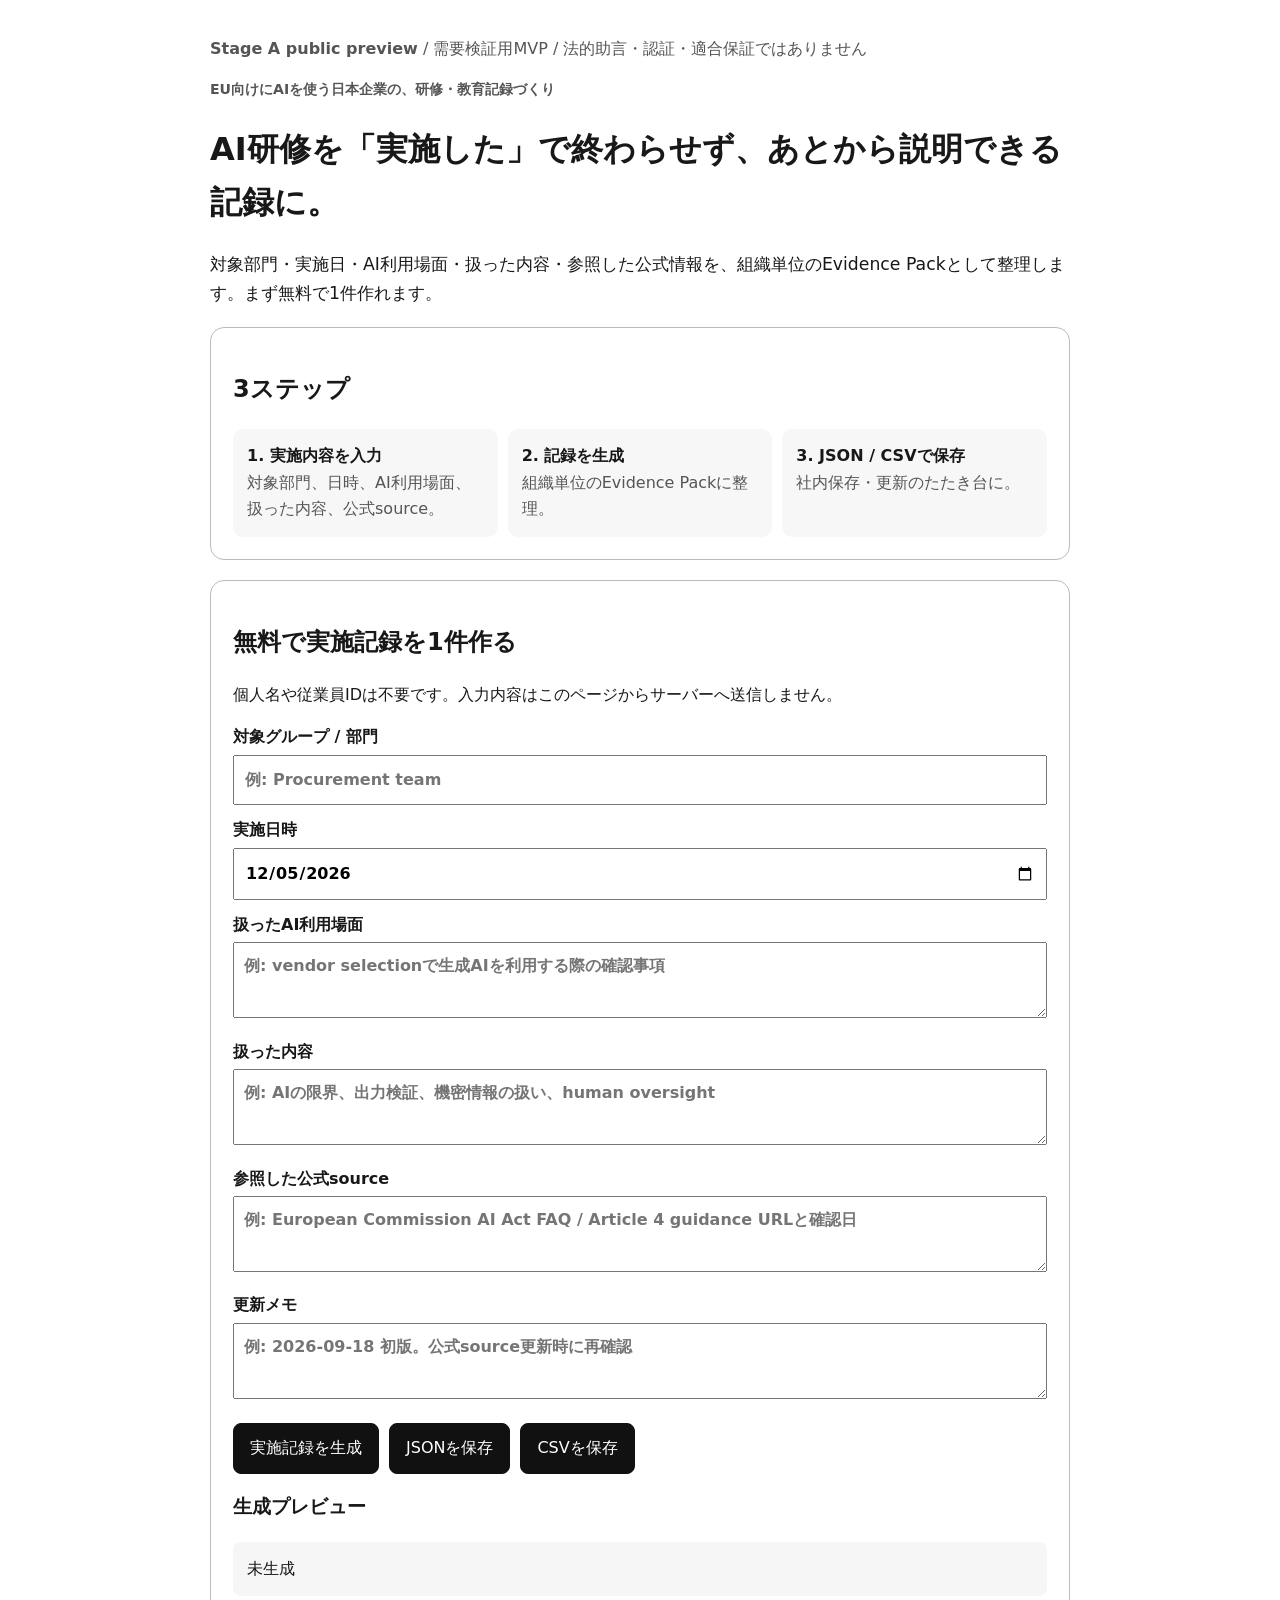
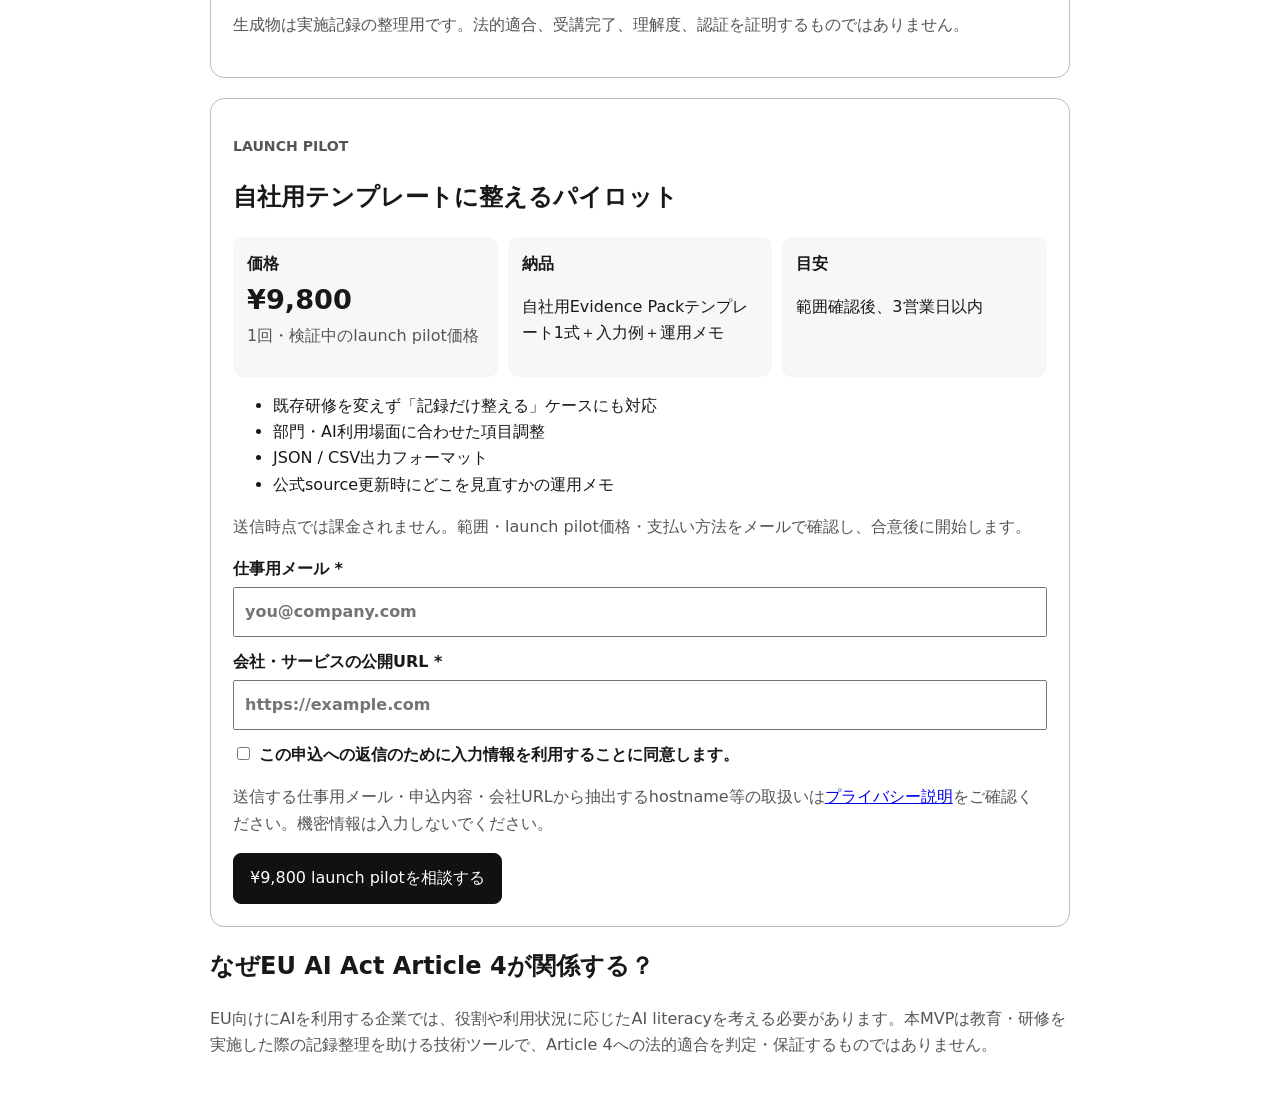
==== commit 8f066705: "Link private lead form to privacy disclosure" ====
--- a/public/004/index.html
+++ b/public/004/index.html
@@ -1 +1 @@
-<!doctype html><html lang="ja"><head><meta charset="utf-8"><meta name="viewport" content="width=device-width,initial-scale=1"><title>AI研修の実施記録を、あとから説明できる形に</title><style>body{font-family:system-ui,sans-serif;max-width:860px;margin:36px auto;padding:0 18px;line-height:1.65;color:#181818}.card{border:1px solid #bbb;border-radius:14px;padding:22px;margin:20px 0}.muted{color:#555}.hero-note{font-size:1.08rem}.cta,button{display:inline-block;padding:11px 16px;border:1px solid #111;border-radius:8px;text-decoration:none;background:#111;color:#fff;cursor:pointer;font:inherit}label{display:block;font-weight:600;margin-top:12px}input,textarea,select{box-sizing:border-box;width:100%;padding:10px;margin-top:4px;font:inherit}textarea{min-height:76px}.actions{display:flex;gap:10px;flex-wrap:wrap;margin-top:16px}.preview{white-space:pre-wrap;background:#f6f6f6;padding:14px;border-radius:8px;overflow:auto}.steps,.price-grid{display:grid;grid-template-columns:repeat(3,1fr);gap:10px}.steps div,.price-grid article{background:#f7f7f7;border-radius:10px;padding:14px}.eyebrow{font-weight:700;color:#555;font-size:.88rem}.price{font-size:1.7rem;font-weight:900}.ok,.err{display:none;padding:12px;border-radius:10px;margin-top:10px}.ok{background:#e8f7ee}.err{background:#ffecec;color:#8b2020}.hp{position:absolute;left:-9999px}@media(max-width:620px){body{margin:20px auto}.card{padding:16px}.actions,.steps,.price-grid{display:grid;grid-template-columns:1fr;gap:8px}}</style></head><body><p class="muted"><strong>Stage A public preview</strong> / 需要検証用MVP / 法的助言・認証・適合保証ではありません</p><p class="eyebrow">EU向けにAIを使う日本企業の、研修・教育記録づくり</p><h1>AI研修を「実施した」で終わらせず、あとから説明できる記録に。</h1><p class="hero-note">対象部門・実施日・AI利用場面・扱った内容・参照した公式情報を、組織単位のEvidence Packとして整理します。まず無料で1件作れます。</p><section class="card"><h2>3ステップ</h2><div class="steps"><div><strong>1. 実施内容を入力</strong><br><span class="muted">対象部門、日時、AI利用場面、扱った内容、公式source。</span></div><div><strong>2. 記録を生成</strong><br><span class="muted">組織単位のEvidence Packに整理。</span></div><div><strong>3. JSON / CSVで保存</strong><br><span class="muted">社内保存・更新のたたき台に。</span></div></div></section><section class="card" id="builder"><h2>無料で実施記録を1件作る</h2><p>個人名や従業員IDは不要です。入力内容はこのページからサーバーへ送信しません。</p><label>対象グループ / 部門<input id="audience" placeholder="例: Procurement team"></label><label>実施日時<input id="completedAt" type="date"></label><label>扱ったAI利用場面<textarea id="context" placeholder="例: vendor selectionで生成AIを利用する際の確認事項"></textarea></label><label>扱った内容<textarea id="topics" placeholder="例: AIの限界、出力検証、機密情報の扱い、human oversight"></textarea></label><label>参照した公式source<textarea id="sources" placeholder="例: European Commission AI Act FAQ / Article 4 guidance URLと確認日"></textarea></label><label>更新メモ<textarea id="updateLog" placeholder="例: 2026-09-18 初版。公式source更新時に再確認"></textarea></label><div class="actions"><button id="generate" type="button">実施記録を生成</button><button id="downloadJson" type="button" disabled>JSONを保存</button><button id="downloadCsv" type="button" disabled>CSVを保存</button></div><h3>生成プレビュー</h3><div id="packPreview" class="preview" aria-live="polite">未生成</div><p class="muted">生成物は実施記録の整理用です。法的適合、受講完了、理解度、認証を証明するものではありません。</p></section><section class="card"><p class="eyebrow">LAUNCH PILOT</p><h2>自社用テンプレートに整えるパイロット</h2><div class="price-grid"><article><strong>価格</strong><div class="price">¥9,800</div><span class="muted">1回・検証中のlaunch pilot価格</span></article><article><strong>納品</strong><p>自社用Evidence Packテンプレート1式＋入力例＋運用メモ</p></article><article><strong>目安</strong><p>範囲確認後、3営業日以内</p></article></div><ul><li>既存研修を変えず「記録だけ整える」ケースにも対応</li><li>部門・AI利用場面に合わせた項目調整</li><li>JSON / CSV出力フォーマット</li><li>公式source更新時にどこを見直すかの運用メモ</li></ul><p class="muted">送信時点では課金されません。範囲・launch pilot価格・支払い方法をメールで確認し、合意後に開始します。</p><form id="leadForm"><label>仕事用メール *<input id="email" type="email" required autocomplete="email" maxlength="254" placeholder="you@company.com"></label><label>会社・サービスの公開URL *<input id="site" type="url" required maxlength="2048" placeholder="https://example.com"></label><label><input id="consent" type="checkbox" required style="width:auto"> この申込への返信のために入力情報を利用することに同意します。</label><div class="hp"><input id="website" tabindex="-1" autocomplete="off"></div><button id="send" type="submit">¥9,800 launch pilotを相談する</button><div id="ok" class="ok"></div><div id="err" class="err"></div></form></section><h2>なぜEU AI Act Article 4が関係する？</h2><p class="muted">EU向けにAIを利用する企業では、役割や利用状況に応じたAI literacyを考える必要があります。本MVPは教育・研修を実施した際の記録整理を助ける技術ツールで、Article 4への法的適合を判定・保証するものではありません。</p><script>let currentPack=null;const value=id=>document.getElementById(id).value.trim();document.getElementById('completedAt').value=new Date().toISOString().slice(0,10);function buildPack(){const required=['audience','completedAt','context','topics','sources'];const missing=required.filter(id=>!value(id));if(missing.length){document.getElementById('packPreview').textContent='未入力があります: '+missing.join(', ');return null}return{schema:'avf-004-evidence-pack-v1',generatedAt:new Date().toISOString(),record:{audience:value('audience'),completedAt:value('completedAt'),aiUseContext:value('context'),topics:value('topics'),officialSources:value('sources'),updateLog:value('updateLog')||'No update note provided'},limitations:['Not legal advice','Not a certification or compliance guarantee','Does not prove individual attendance or comprehension','Review against current official sources and organizational policy']}}function download(name,type,text){const a=document.createElement('a');a.href=URL.createObjectURL(new Blob([text],{type}));a.download=name;document.body.appendChild(a);a.click();URL.revokeObjectURL(a.href);a.remove()}document.getElementById('generate').onclick=()=>{currentPack=buildPack();if(!currentPack)return;document.getElementById('packPreview').textContent=JSON.stringify(currentPack,null,2);document.getElementById('downloadJson').disabled=false;document.getElementById('downloadCsv').disabled=false};document.getElementById('downloadJson').onclick=()=>{if(currentPack)download('ai-training-evidence-pack.json','application/json',JSON.stringify(currentPack,null,2)+'\n')};document.getElementById('downloadCsv').onclick=()=>{if(!currentPack)return;const r=currentPack.record;const rows=[['schema','generatedAt','audience','completedAt','aiUseContext','topics','officialSources','updateLog'],[currentPack.schema,currentPack.generatedAt,r.audience,r.completedAt,r.aiUseContext,r.topics,r.officialSources,r.updateLog]];const csv=rows.map(row=>row.map(cell=>'"'+String(cell).replaceAll('"','""')+'"').join(',')).join('\r\n')+'\r\n';download('ai-training-evidence-pack.csv','text/csv;charset=utf-8',csv)};document.getElementById('leadForm').addEventListener('submit',async e=>{e.preventDefault();const ok=document.getElementById('ok'),err=document.getElementById('err'),send=document.getElementById('send');ok.style.display='none';err.style.display='none';send.disabled=true;try{const r=await fetch('https://ai-search-audit-dun.vercel.app/api/lead',{method:'POST',headers:{'content-type':'application/json'},body:JSON.stringify({email:value('email'),site:value('site'),need:'one_time',leadVariant:'control',consent:document.getElementById('consent').checked,website:value('website')})});const j=await r.json();if(!r.ok||!j.ok)throw new Error(j.error||'送信に失敗しました。');ok.textContent='申込を受け付けました。対象範囲・launch pilot価格・支払い方法を確認して返信します。';ok.style.display='block'}catch(x){err.textContent=x.message||'送信に失敗しました。';err.style.display='block'}finally{send.disabled=false}});</script><script src="./kpi-004.js"></script></body></html>+<!doctype html><html lang="ja"><head><meta charset="utf-8"><meta name="viewport" content="width=device-width,initial-scale=1"><title>AI研修の実施記録を、あとから説明できる形に</title><style>body{font-family:system-ui,sans-serif;max-width:860px;margin:36px auto;padding:0 18px;line-height:1.65;color:#181818}.card{border:1px solid #bbb;border-radius:14px;padding:22px;margin:20px 0}.muted{color:#555}.hero-note{font-size:1.08rem}.cta,button{display:inline-block;padding:11px 16px;border:1px solid #111;border-radius:8px;text-decoration:none;background:#111;color:#fff;cursor:pointer;font:inherit}label{display:block;font-weight:600;margin-top:12px}input,textarea,select{box-sizing:border-box;width:100%;padding:10px;margin-top:4px;font:inherit}textarea{min-height:76px}.actions{display:flex;gap:10px;flex-wrap:wrap;margin-top:16px}.preview{white-space:pre-wrap;background:#f6f6f6;padding:14px;border-radius:8px;overflow:auto}.steps,.price-grid{display:grid;grid-template-columns:repeat(3,1fr);gap:10px}.steps div,.price-grid article{background:#f7f7f7;border-radius:10px;padding:14px}.eyebrow{font-weight:700;color:#555;font-size:.88rem}.price{font-size:1.7rem;font-weight:900}.ok,.err{display:none;padding:12px;border-radius:10px;margin-top:10px}.ok{background:#e8f7ee}.err{background:#ffecec;color:#8b2020}.hp{position:absolute;left:-9999px}@media(max-width:620px){body{margin:20px auto}.card{padding:16px}.actions,.steps,.price-grid{display:grid;grid-template-columns:1fr;gap:8px}}</style></head><body><p class="muted"><strong>Stage A public preview</strong> / 需要検証用MVP / 法的助言・認証・適合保証ではありません</p><p class="eyebrow">EU向けにAIを使う日本企業の、研修・教育記録づくり</p><h1>AI研修を「実施した」で終わらせず、あとから説明できる記録に。</h1><p class="hero-note">対象部門・実施日・AI利用場面・扱った内容・参照した公式情報を、組織単位のEvidence Packとして整理します。まず無料で1件作れます。</p><section class="card"><h2>3ステップ</h2><div class="steps"><div><strong>1. 実施内容を入力</strong><br><span class="muted">対象部門、日時、AI利用場面、扱った内容、公式source。</span></div><div><strong>2. 記録を生成</strong><br><span class="muted">組織単位のEvidence Packに整理。</span></div><div><strong>3. JSON / CSVで保存</strong><br><span class="muted">社内保存・更新のたたき台に。</span></div></div></section><section class="card" id="builder"><h2>無料で実施記録を1件作る</h2><p>個人名や従業員IDは不要です。入力内容はこのページからサーバーへ送信しません。</p><label>対象グループ / 部門<input id="audience" placeholder="例: Procurement team"></label><label>実施日時<input id="completedAt" type="date"></label><label>扱ったAI利用場面<textarea id="context" placeholder="例: vendor selectionで生成AIを利用する際の確認事項"></textarea></label><label>扱った内容<textarea id="topics" placeholder="例: AIの限界、出力検証、機密情報の扱い、human oversight"></textarea></label><label>参照した公式source<textarea id="sources" placeholder="例: European Commission AI Act FAQ / Article 4 guidance URLと確認日"></textarea></label><label>更新メモ<textarea id="updateLog" placeholder="例: 2026-09-18 初版。公式source更新時に再確認"></textarea></label><div class="actions"><button id="generate" type="button">実施記録を生成</button><button id="downloadJson" type="button" disabled>JSONを保存</button><button id="downloadCsv" type="button" disabled>CSVを保存</button></div><h3>生成プレビュー</h3><div id="packPreview" class="preview" aria-live="polite">未生成</div><p class="muted">生成物は実施記録の整理用です。法的適合、受講完了、理解度、認証を証明するものではありません。</p></section><section class="card"><p class="eyebrow">LAUNCH PILOT</p><h2>自社用テンプレートに整えるパイロット</h2><div class="price-grid"><article><strong>価格</strong><div class="price">¥9,800</div><span class="muted">1回・検証中のlaunch pilot価格</span></article><article><strong>納品</strong><p>自社用Evidence Packテンプレート1式＋入力例＋運用メモ</p></article><article><strong>目安</strong><p>範囲確認後、3営業日以内</p></article></div><ul><li>既存研修を変えず「記録だけ整える」ケースにも対応</li><li>部門・AI利用場面に合わせた項目調整</li><li>JSON / CSV出力フォーマット</li><li>公式source更新時にどこを見直すかの運用メモ</li></ul><p class="muted">送信時点では課金されません。範囲・launch pilot価格・支払い方法をメールで確認し、合意後に開始します。</p><form id="leadForm"><label>仕事用メール *<input id="email" type="email" required autocomplete="email" maxlength="254" placeholder="you@company.com"></label><label>会社・サービスの公開URL *<input id="site" type="url" required maxlength="2048" placeholder="https://example.com"></label><label><input id="consent" type="checkbox" required style="width:auto"> この申込への返信のために入力情報を利用することに同意します。</label><p class="muted">送信する仕事用メール・申込内容・会社URLから抽出するhostname等の取扱いは<a href="../privacy.html">プライバシー説明</a>をご確認ください。機密情報は入力しないでください。</p><div class="hp"><input id="website" tabindex="-1" autocomplete="off"></div><button id="send" type="submit">¥9,800 launch pilotを相談する</button><div id="ok" class="ok"></div><div id="err" class="err"></div></form></section><h2>なぜEU AI Act Article 4が関係する？</h2><p class="muted">EU向けにAIを利用する企業では、役割や利用状況に応じたAI literacyを考える必要があります。本MVPは教育・研修を実施した際の記録整理を助ける技術ツールで、Article 4への法的適合を判定・保証するものではありません。</p><script>let currentPack=null;const value=id=>document.getElementById(id).value.trim();document.getElementById('completedAt').value=new Date().toISOString().slice(0,10);function buildPack(){const required=['audience','completedAt','context','topics','sources'];const missing=required.filter(id=>!value(id));if(missing.length){document.getElementById('packPreview').textContent='未入力があります: '+missing.join(', ');return null}return{schema:'avf-004-evidence-pack-v1',generatedAt:new Date().toISOString(),record:{audience:value('audience'),completedAt:value('completedAt'),aiUseContext:value('context'),topics:value('topics'),officialSources:value('sources'),updateLog:value('updateLog')||'No update note provided'},limitations:['Not legal advice','Not a certification or compliance guarantee','Does not prove individual attendance or comprehension','Review against current official sources and organizational policy']}}function download(name,type,text){const a=document.createElement('a');a.href=URL.createObjectURL(new Blob([text],{type}));a.download=name;document.body.appendChild(a);a.click();URL.revokeObjectURL(a.href);a.remove()}document.getElementById('generate').onclick=()=>{currentPack=buildPack();if(!currentPack)return;document.getElementById('packPreview').textContent=JSON.stringify(currentPack,null,2);document.getElementById('downloadJson').disabled=false;document.getElementById('downloadCsv').disabled=false};document.getElementById('downloadJson').onclick=()=>{if(currentPack)download('ai-training-evidence-pack.json','application/json',JSON.stringify(currentPack,null,2)+'\n')};document.getElementById('downloadCsv').onclick=()=>{if(!currentPack)return;const r=currentPack.record;const rows=[['schema','generatedAt','audience','completedAt','aiUseContext','topics','officialSources','updateLog'],[currentPack.schema,currentPack.generatedAt,r.audience,r.completedAt,r.aiUseContext,r.topics,r.officialSources,r.updateLog]];const csv=rows.map(row=>row.map(cell=>'"'+String(cell).replaceAll('"','""')+'"').join(',')).join('\r\n')+'\r\n';download('ai-training-evidence-pack.csv','text/csv;charset=utf-8',csv)};document.getElementById('leadForm').addEventListener('submit',async e=>{e.preventDefault();const ok=document.getElementById('ok'),err=document.getElementById('err'),send=document.getElementById('send');ok.style.display='none';err.style.display='none';send.disabled=true;try{const r=await fetch('https://ai-search-audit-dun.vercel.app/api/lead',{method:'POST',headers:{'content-type':'application/json'},body:JSON.stringify({email:value('email'),site:value('site'),need:'one_time',leadVariant:'control',consent:document.getElementById('consent').checked,website:value('website')})});const j=await r.json();if(!r.ok||!j.ok)throw new Error(j.error||'送信に失敗しました。');ok.textContent='申込を受け付けました。対象範囲・launch pilot価格・支払い方法を確認して返信します。';ok.style.display='block'}catch(x){err.textContent=x.message||'送信に失敗しました。';err.style.display='block'}finally{send.disabled=false}});</script><script src="./kpi-004.js"></script></body></html>
